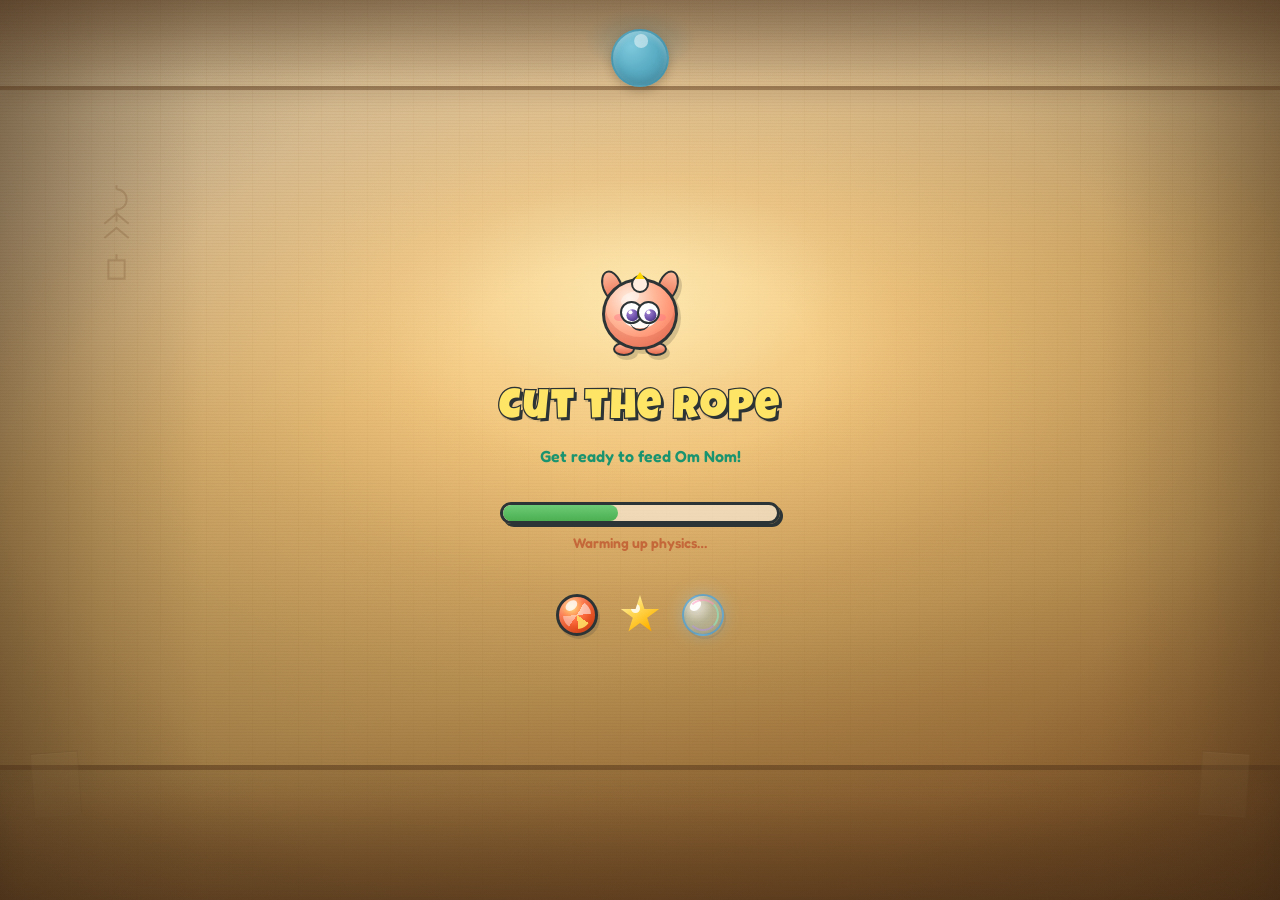
==== Game/index.html @ ca3f0238 "Working baseline before Codex" ====
<!DOCTYPE html>
<html lang="en">
<head>
  <meta charset="UTF-8">
  <meta name="viewport" content="width=device-width, initial-scale=1.0, maximum-scale=1.0, user-scalable=no, viewport-fit=cover">
  <meta name="apple-mobile-web-app-capable" content="yes">
  <meta name="mobile-web-app-capable" content="yes">
  <title>Cut the Rope</title>
  <link rel="stylesheet" href="css/fonts.css">
  <link rel="stylesheet" href="css/game.css">
  <link rel="stylesheet" href="css/screens.css">
  <link rel="stylesheet" href="css/background.css">
  <link rel="stylesheet" href="css/typography.css">
</head>
<body>

  <!-- Loading screen -->
  <div id="screen-loading" class="screen screen-active">
    <div class="screen-bg screen-bg-sky">
      <div class="screen-bg-mesh" aria-hidden="true">
        <span class="bg-orb bg-orb-a"></span>
        <span class="bg-orb bg-orb-b"></span>
      </div>
      <div class="screen-bg-wave" aria-hidden="true"></div>
    </div>
    <div class="screen-content">
      <div class="loading-logo" aria-hidden="true">
        <div class="momo-mascot">
          <span class="momo-ear momo-ear-l"></span>
          <span class="momo-ear momo-ear-r"></span>
          <span class="momo-foot momo-foot-l"></span>
          <span class="momo-foot momo-foot-r"></span>
          <div class="momo-body">
            <span class="momo-shine"></span>
            <span class="momo-tuft"></span>
            <span class="momo-belly"></span>
            <span class="momo-cheek momo-cheek-l"></span>
            <span class="momo-cheek momo-cheek-r"></span>
            <span class="momo-nose"></span>
            <span class="momo-eye momo-eye-l"><span class="momo-pupil"></span></span>
            <span class="momo-eye momo-eye-r"><span class="momo-pupil"></span></span>
            <span class="momo-mouth"></span>
          </div>
        </div>
      </div>
      <h1 class="loading-title">Cut the Rope</h1>
      <p class="loading-subtitle">Get ready to feed Om Nom!</p>
      <div class="loading-bar-wrap">
        <div class="loading-bar-track">
          <div id="loading-bar-fill" class="loading-bar-fill"></div>
        </div>
        <p id="loading-status" class="loading-status">Starting up…</p>
      </div>
      <button id="btn-loading-start" type="button" class="loading-start-btn" hidden>Tap to Start!</button>
      <div class="loading-decor" aria-hidden="true">
        <span class="ui-sticker ui-candy ui-candy-md"></span>
        <span class="ui-sticker ui-star ui-star-md"></span>
        <span class="ui-sticker ui-bubble ui-bubble-md"></span>
      </div>
    </div>
  </div>

  <!-- Main menu -->
  <div id="screen-menu" class="screen">
    <div class="screen-bg screen-bg-sky">
      <div class="screen-bg-mesh" aria-hidden="true">
        <span class="bg-orb bg-orb-a"></span>
        <span class="bg-orb bg-orb-b"></span>
      </div>
      <div class="screen-bg-wave" aria-hidden="true"></div>
    </div>
    <div class="screen-content">
      <div class="menu-card">
        <div class="menu-icon" aria-hidden="true">
          <span class="ui-sticker ui-star ui-star-sm menu-icon-star"></span>
          <span class="ui-sticker ui-candy ui-candy-lg menu-icon-candy"></span>
          <span class="ui-sticker ui-bubble ui-bubble-sm menu-icon-bubble"></span>
        </div>
        <h1 class="menu-title">Cut the Rope</h1>
        <p class="menu-tagline">100 levels of rope-cutting fun!</p>
        <button id="btn-menu-play" type="button" class="menu-btn menu-btn-primary">
          Continue — <span id="menu-continue-label">Level 1</span>
        </button>
        <button id="btn-menu-levels" type="button" class="menu-btn menu-btn-secondary">Select Level</button>
        <button id="btn-menu-settings" type="button" class="menu-btn menu-btn-secondary">Settings</button>
        <div class="menu-stats">
          Total stars collected: <strong id="menu-stars-total">0</strong>
        </div>
      </div>
    </div>
  </div>

  <!-- Level select -->
  <div id="screen-levels" class="screen">
    <div class="screen-bg screen-bg-sky lvl-bg">
      <div class="screen-bg-mesh" aria-hidden="true">
        <span class="bg-orb bg-orb-a"></span>
        <span class="bg-orb bg-orb-b"></span>
      </div>
      <div class="screen-bg-wave" aria-hidden="true"></div>
    </div>
    <div class="screen-content lvl-content">
      <header class="lvl-header">
        <button id="btn-levels-back" type="button" class="lvl-back" aria-label="Back to menu">
          <span class="lvl-back-icon">←</span>
        </button>
        <div class="lvl-heading">
          <h1>Select Level</h1>
        </div>
        <div class="lvl-header-spacer"></div>
      </header>

      <div class="lvl-progress-card">
        <div class="lvl-progress-top">
          <span class="lvl-progress-label">Overall progress</span>
          <span id="levels-progress-text" class="lvl-progress-value">0 / 100 cleared</span>
        </div>
        <div class="lvl-progress-track">
          <div id="levels-progress-fill" class="lvl-progress-fill"></div>
        </div>
      </div>

      <div class="lvl-panel">
        <div class="lvl-panel-head">
          <span class="lvl-panel-icon" aria-hidden="true">🍬</span>
          <p class="lvl-panel-title">All levels <span id="levels-total-badge" class="lvl-total-badge">100</span></p>
        </div>
        <div id="levels-screen-grid" class="lvl-grid lvl-grid-all"></div>
      </div>
    </div>
  </div>

  <!-- Settings (main menu) -->
  <div id="screen-settings" class="screen">
    <div class="screen-bg screen-bg-sky">
      <div class="screen-bg-mesh" aria-hidden="true">
        <span class="bg-orb bg-orb-a"></span>
        <span class="bg-orb bg-orb-b"></span>
      </div>
      <div class="screen-bg-wave" aria-hidden="true"></div>
    </div>
    <div class="screen-content">
      <header class="levels-header">
        <button id="btn-settings-back" type="button" class="levels-back" aria-label="Back to menu">←</button>
        <div class="levels-heading">
          <h1>Settings</h1>
          <p>Customize your game</p>
        </div>
        <div class="levels-spacer"></div>
      </header>
      <div class="levels-panel settings-panel-full">
        <div class="settings-list settings-list-menu">
          <button type="button" class="setting-row" data-setting="sound" role="switch" aria-checked="true">
            <span class="setting-label">Sound Effects</span>
            <span class="setting-toggle"><span class="setting-knob"></span></span>
          </button>
          <button type="button" class="setting-row" data-setting="music" role="switch" aria-checked="true">
            <span class="setting-label">Music</span>
            <span class="setting-toggle"><span class="setting-knob"></span></span>
          </button>
          <button type="button" class="setting-row" data-setting="vibration" role="switch" aria-checked="true">
            <span class="setting-label">Vibration</span>
            <span class="setting-toggle"><span class="setting-knob"></span></span>
          </button>
          <button type="button" class="setting-row" data-setting="particles" role="switch" aria-checked="true">
            <span class="setting-label">Visual Effects</span>
            <span class="setting-toggle"><span class="setting-knob"></span></span>
          </button>
        </div>
      </div>
    </div>
  </div>

  <!-- Game -->
  <div id="app" class="screen-hidden">
    <header class="hud">
      <div class="hud-left">
        <span class="level-badge">Level <span id="level-num">1</span></span>
      </div>
      <div class="hud-center">
        <div class="stars-display" id="stars-display"></div>
      </div>
      <div class="hud-right">
        <div class="hud-buttons">
          <button id="btn-restart" class="btn-icon" aria-label="Restart">↺</button>
          <button id="btn-menu" class="btn-icon" aria-label="Menu">☰</button>
        </div>
      </div>
    </header>

    <div class="canvas-wrap">
      <canvas id="game-canvas"></canvas>
      <div id="cut-trail"></div>
    </div>

    <div id="overlay-pause" class="overlay hidden">
      <div class="panel panel-cartoon panel-pause">
        <div class="panel-icon">⏸</div>
        <h2>Paused</h2>
        <p class="subtitle subtitle-sm pause-message">
          Do you want to leave this level?<br>
          Your current attempt will not be saved.
        </p>

        <div class="settings-block">
          <h3 class="settings-title">Options</h3>
          <div class="settings-list">
            <button type="button" class="setting-row" data-setting="sound" role="switch" aria-checked="true">
              <span class="setting-label">Sound Effects</span>
              <span class="setting-toggle"><span class="setting-knob"></span></span>
            </button>
            <button type="button" class="setting-row" data-setting="music" role="switch" aria-checked="true">
              <span class="setting-label">Music</span>
              <span class="setting-toggle"><span class="setting-knob"></span></span>
            </button>
            <button type="button" class="setting-row" data-setting="vibration" role="switch" aria-checked="true">
              <span class="setting-label">Vibration</span>
              <span class="setting-toggle"><span class="setting-knob"></span></span>
            </button>
            <button type="button" class="setting-row" data-setting="particles" role="switch" aria-checked="true">
              <span class="setting-label">Visual Effects</span>
              <span class="setting-toggle"><span class="setting-knob"></span></span>
            </button>
          </div>
        </div>

        <button id="btn-pause-resume" type="button" class="btn-primary">Resume</button>
        <button id="btn-pause-levels" type="button" class="btn-secondary">Select Level</button>
        <button id="btn-pause-menu" type="button" class="btn-secondary btn-danger-outline">Main Menu</button>
      </div>
    </div>

    <div id="overlay-confirm" class="overlay hidden">
      <div class="panel panel-small panel-cartoon panel-confirm">
        <div class="panel-icon">❓</div>
        <h2 id="confirm-title">Leave level?</h2>
        <p id="confirm-message" class="subtitle subtitle-sm">Are you sure you want to leave? Your progress on this attempt will be lost.</p>
        <button id="btn-confirm-yes" type="button" class="btn-primary">Yes, leave</button>
        <button id="btn-confirm-no" type="button" class="btn-secondary">No, stay</button>
      </div>
    </div>

    <div id="overlay-win" class="overlay hidden">
      <div class="panel panel-small panel-cartoon panel-win">
        <div class="panel-icon panel-icon-art" aria-hidden="true">
          <div class="result-badge result-win">
            <span class="result-glow"></span>
            <span class="ui-sticker ui-candy ui-candy-lg result-candy"></span>
            <span class="ui-sticker ui-star ui-star-sm result-star-l"></span>
            <span class="ui-sticker ui-star ui-star-sm result-star-r"></span>
            <span class="result-spark s1"></span>
            <span class="result-spark s2"></span>
            <span class="result-spark s3"></span>
          </div>
        </div>
        <h2>Yummy!</h2>
        <p class="subtitle subtitle-sm">Om Nom is happy!</p>
        <div class="win-stars" id="win-stars"></div>
        <button id="btn-next" class="btn-primary">Next Level</button>
        <button id="btn-retry-win" class="btn-secondary">Retry</button>
        <button id="btn-win-menu" class="btn-secondary">Main Menu</button>
      </div>
    </div>

    <div id="overlay-lose" class="overlay hidden">
      <div class="panel panel-small panel-cartoon panel-lose">
        <div class="panel-icon panel-icon-art" aria-hidden="true">
          <div class="result-badge result-lose">
            <span class="ui-sticker ui-candy ui-candy-md result-candy-cracked"></span>
            <span class="result-crack"></span>
            <span class="result-tear tl"></span>
            <span class="result-tear tr"></span>
            <span class="result-sigh">…</span>
          </div>
        </div>
        <h2>Oops!</h2>
        <p class="subtitle subtitle-sm">The candy didn't reach Om Nom…</p>
        <button id="btn-retry-lose" class="btn-primary">Try Again</button>
        <button id="btn-lose-menu" class="btn-secondary">Main Menu</button>
      </div>
    </div>
  </div>

  <script src="js/levels.js"></script>
  <script src="js/settings.js"></script>
  <script src="js/physics.js"></script>
  <script src="js/renderer.js"></script>
  <script src="js/game.js"></script>
  <script src="js/screens.js"></script>
</body>
</html>
---- Game/css/fonts.css ----
/**
 * Local webfonts — no external CDN required (offline-ready).
 */
@font-face {
  font-family: 'Fredoka';
  font-style: normal;
  font-weight: 500;
  font-display: swap;
  src: url('../fonts/fredoka-500.ttf') format('truetype');
}

@font-face {
  font-family: 'Fredoka';
  font-style: normal;
  font-weight: 600;
  font-display: swap;
  src: url('../fonts/fredoka-600.ttf') format('truetype');
}

@font-face {
  font-family: 'Fredoka';
  font-style: normal;
  font-weight: 700;
  font-display: swap;
  src: url('../fonts/fredoka-700.ttf') format('truetype');
}

@font-face {
  font-family: 'Luckiest Guy';
  font-style: normal;
  font-weight: 400;
  font-display: swap;
  src: url('../fonts/luckiest-guy.ttf') format('truetype');
}
---- Game/css/game.css ----
*,
*::before,
*::after {
  box-sizing: border-box;
  margin: 0;
  padding: 0;
  -webkit-tap-highlight-color: transparent;
}

html, body {
  width: 100%;
  height: 100%;
  overflow: hidden;
  touch-action: none;
  user-select: none;
  -webkit-user-select: none;
  font-family: var(--font-ui, 'Fredoka', 'Comic Sans MS', cursive, sans-serif);
  background: #7a5838;
}

#app {
  display: flex;
  flex-direction: column;
  width: 100%;
  height: 100%;
  max-width: 600px;
  margin: 0 auto;
  background: #e8c078;
  box-shadow: 0 0 0 4px #2d3436, 0 12px 40px rgba(0, 0, 0, 0.25);
}

/* ── HUD ── */
.hud {
  display: grid;
  grid-template-columns: minmax(0, 1fr) auto minmax(0, 1fr);
  align-items: center;
  column-gap: 10px;
  padding: 10px 14px;
  background: linear-gradient(180deg, #ffd93d 0%, #ffb703 100%);
  border-bottom: 4px solid #2d3436;
  color: #2d3436;
  flex-shrink: 0;
  z-index: 10;
  box-shadow: 0 4px 0 rgba(0, 0, 0, 0.12);
}

.hud-left {
  justify-self: start;
}

.hud-center {
  display: flex;
  justify-content: center;
  justify-self: center;
}

.hud-right {
  justify-self: end;
}

.hud-buttons {
  display: flex;
  align-items: center;
  column-gap: 10px;
}

.hud-left, .hud-right {
  display: flex;
  align-items: center;
}

.hud-right {
  justify-content: flex-end;
}

.level-badge {
  display: inline-block;
  font-size: 15px;
  background: #fff;
  padding: 4px 14px;
  border-radius: 20px;
  border: 3px solid #2d3436;
  box-shadow: 2px 2px 0 #2d3436;
}

.stars-display {
  display: flex;
  justify-content: center;
}

.star-icon {
  font-size: 26px;
  color: rgba(45, 52, 54, 0.2);
  transition: color 0.3s, transform 0.3s;
  filter: drop-shadow(1px 1px 0 rgba(0,0,0,0.2));
}

.star-icon.collected {
  color: #ffd700;
  transform: scale(1.2) rotate(-8deg);
  filter: drop-shadow(0 0 6px rgba(255, 215, 0, 0.9));
}

.btn-icon {
  width: 40px;
  height: 40px;
  border: 3px solid #2d3436;
  border-radius: 50%;
  background: #fff;
  color: #2d3436;
  font-size: 18px;
  font-weight: 700;
  cursor: pointer;
  display: flex;
  align-items: center;
  justify-content: center;
  box-shadow: 2px 2px 0 #2d3436;
  transition: transform 0.12s;
}

.btn-icon:active:not(:disabled) {
  transform: translate(2px, 2px);
  box-shadow: none;
}

.btn-icon:disabled {
  opacity: 0.4;
  cursor: not-allowed;
  pointer-events: none;
}

/* ── Canvas ── */
.canvas-wrap {
  position: relative;
  flex: 1;
  min-height: 0;
  overflow: hidden;
}

#game-canvas {
  display: block;
  width: 100%;
  height: 100%;
  touch-action: none;
  contain: strict;
}

#cut-trail {
  position: absolute;
  inset: 0;
  pointer-events: none;
}

/* ── Overlays ── */
.overlay {
  position: fixed;
  inset: 0;
  background: rgba(91, 192, 235, 0.75);
  display: flex;
  align-items: center;
  justify-content: center;
  z-index: 100;
}

.overlay.hidden {
  display: none;
}

.panel {
  background: #fffef5;
  border-radius: 28px;
  padding: 32px 28px 28px;
  text-align: center;
  max-width: 90%;
  width: 340px;
  border: 4px solid #2d3436;
  box-shadow: 6px 6px 0 #2d3436, 0 20px 50px rgba(0, 0, 0, 0.2);
  animation: popIn 0.4s cubic-bezier(0.34, 1.56, 0.64, 1);
}

.panel-menu {
  max-height: 90vh;
  display: flex;
  flex-direction: column;
  width: min(340px, 92vw);
}

.panel-menu .subtitle {
  margin-bottom: 10px;
}

.panel-menu .level-grid {
  flex: 1;
  min-height: 120px;
}

.panel-small {
  width: 290px;
  padding: 28px 24px 24px;
}

.panel-cartoon {
  position: relative;
  overflow: visible;
}

.panel-cartoon::before {
  content: '';
  position: absolute;
  inset: -8px;
  border-radius: 32px;
  background: linear-gradient(135deg, #ff6b6b, #ffd93d, #6bcb77, #4d96ff);
  z-index: -1;
  opacity: 0.35;
}

.panel-win {
  background: linear-gradient(180deg, #fffef5 0%, #fff9c4 100%);
}

.panel-win::before {
  background: linear-gradient(135deg, #ffd54f, #6bcb77, #ffd54f, #ff8f00);
  opacity: 0.42;
}

.panel-lose {
  background: linear-gradient(180deg, #fffef5 0%, #e8f4fc 100%);
}

.panel-lose::before {
  background: linear-gradient(135deg, #90caf9, #b0bec5, #90caf9);
  opacity: 0.38;
}

.panel-icon {
  font-size: 52px;
  line-height: 1;
  margin-bottom: 8px;
  filter: drop-shadow(2px 3px 0 rgba(0,0,0,0.15));
}

.panel-icon-art {
  font-size: inherit;
  filter: none;
  margin-bottom: 12px;
}

/* ── Win / lose result badges ── */
.result-badge {
  position: relative;
  width: 88px;
  height: 88px;
  margin: 0 auto;
}

.result-win {
  animation: resultWinBob 1.2s ease-in-out infinite;
}

.result-lose {
  animation: resultLoseSway 1.5s ease-in-out infinite;
}

.result-glow {
  position: absolute;
  inset: -6px;
  border-radius: 50%;
  background: radial-gradient(circle, rgba(255, 213, 79, 0.55) 0%, rgba(255, 213, 79, 0) 70%);
  animation: resultGlowPulse 1.4s ease-in-out infinite;
  pointer-events: none;
}

.result-win .result-candy {
  position: absolute;
  left: 50%;
  top: 50%;
  transform: translate(-50%, -50%);
  z-index: 2;
}

.result-win .result-star-l {
  position: absolute;
  left: -2px;
  top: 6px;
  z-index: 3;
  animation: uiStarSpin 4s linear infinite;
}

.result-win .result-star-r {
  position: absolute;
  right: -2px;
  bottom: 8px;
  z-index: 3;
  animation: uiStarSpin 5s linear infinite reverse;
}

.result-spark {
  position: absolute;
  border-radius: 50%;
  background: #ffe082;
  border: 2px solid #2d3436;
  pointer-events: none;
}

.result-spark.s1 {
  width: 10px;
  height: 10px;
  left: 8px;
  bottom: 14px;
  animation: resultSparkPop 1.1s ease-in-out infinite;
}

.result-spark.s2 {
  width: 8px;
  height: 8px;
  right: 10px;
  top: 12px;
  background: #fff9c4;
  animation: resultSparkPop 1.1s ease-in-out infinite 0.25s;
}

.result-spark.s3 {
  width: 7px;
  height: 7px;
  left: calc(50% - 3.5px);
  top: 0;
  background: #ffcc80;
  animation: resultSparkPop 1.1s ease-in-out infinite 0.5s;
}

.result-lose .result-candy-cracked {
  position: absolute;
  left: 50%;
  top: 50%;
  transform: translate(-50%, -50%);
  filter: saturate(0.45) brightness(0.95) drop-shadow(2px 3px 0 rgba(45, 52, 54, 0.15));
  z-index: 1;
}

.result-crack {
  position: absolute;
  left: 50%;
  top: 50%;
  width: 40px;
  height: 40px;
  transform: translate(-50%, -50%);
  pointer-events: none;
  z-index: 2;
  background:
    linear-gradient(128deg, transparent 44%, #2d3436 44%, #2d3436 47%, transparent 47%),
    linear-gradient(52deg, transparent 48%, #2d3436 48%, #2d3436 51%, transparent 51%),
    linear-gradient(170deg, transparent 58%, rgba(45, 52, 54, 0.55) 58%, rgba(45, 52, 54, 0.55) 60%, transparent 60%);
}

.result-tear {
  position: absolute;
  width: 7px;
  height: 10px;
  border-radius: 50%;
  background: #7ec8f0;
  border: 1.5px solid rgba(45, 52, 54, 0.25);
  z-index: 3;
  animation: resultTearFall 1.6s ease-in-out infinite;
}

.result-tear.tl {
  left: 22px;
  top: 28px;
}

.result-tear.tr {
  right: 22px;
  top: 28px;
  animation-delay: 0.35s;
}

.result-sigh {
  position: absolute;
  left: 50%;
  top: -4px;
  transform: translateX(-50%);
  font-family: 'Fredoka', sans-serif;
  font-size: 22px;
  font-weight: 600;
  color: #7ec8f0;
  letter-spacing: 2px;
  z-index: 3;
  animation: resultSighFloat 1.8s ease-in-out infinite;
  pointer-events: none;
}

@keyframes resultWinBob {
  0%, 100% { transform: translateY(0); }
  50% { transform: translateY(-10px); }
}

@keyframes resultLoseSway {
  0%, 100% { transform: rotate(0deg) translateY(0); }
  25% { transform: rotate(-4deg) translateY(2px); }
  75% { transform: rotate(4deg) translateY(2px); }
}

@keyframes resultGlowPulse {
  0%, 100% { transform: scale(1); opacity: 0.85; }
  50% { transform: scale(1.12); opacity: 1; }
}

@keyframes resultSparkPop {
  0%, 100% { transform: scale(1); opacity: 1; }
  50% { transform: scale(1.35); opacity: 0.65; }
}

@keyframes resultTearFall {
  0%, 100% { transform: translateY(0); opacity: 1; }
  50% { transform: translateY(8px); opacity: 0.45; }
}

@keyframes resultSighFloat {
  0%, 100% { transform: translateX(-50%) translateY(0); opacity: 0.75; }
  50% { transform: translateX(-50%) translateY(-4px); opacity: 1; }
}

@keyframes popIn {
  from { transform: scale(0.7) rotate(-3deg); opacity: 0; }
  to { transform: scale(1) rotate(0deg); opacity: 1; }
}

@keyframes bounce {
  0%, 100% { transform: translateY(0); }
  50% { transform: translateY(-10px); }
}

@keyframes wobble {
  0%, 100% { transform: rotate(0deg); }
  25% { transform: rotate(-8deg); }
  75% { transform: rotate(8deg); }
}

.bounce { animation: bounce 1.2s ease-in-out infinite; }
.wobble { animation: wobble 1.5s ease-in-out infinite; }

.panel h1 {
  font-size: 32px;
  margin-bottom: 6px;
  letter-spacing: 0.5px;
}

.panel h2 {
  font-size: 28px;
  margin-bottom: 4px;
}

.subtitle {
  font-size: 15px;
  font-weight: 500;
  margin-bottom: 22px;
  line-height: 1.5;
}

.subtitle-sm {
  font-size: 14px;
  margin-bottom: 14px;
}

.btn-primary, .btn-secondary {
  display: block;
  width: 100%;
  padding: 14px 16px;
  border: 3px solid #2d3436;
  border-radius: 16px;
  font-family: inherit;
  font-size: 18px;
  font-weight: 700;
  cursor: pointer;
  margin-top: 10px;
  transition: transform 0.12s, box-shadow 0.12s;
}

.btn-primary {
  background: linear-gradient(180deg, #6bcb77 0%, #4caf50 100%);
  color: #fff;
  text-shadow: 1px 1px 0 rgba(0,0,0,0.2);
  box-shadow: 4px 4px 0 #2d3436;
}

.btn-secondary {
  background: linear-gradient(180deg, #ffeaa7 0%, #fdcb6e 100%);
  box-shadow: 4px 4px 0 #2d3436;
}

.btn-primary:active, .btn-secondary:active {
  transform: translate(3px, 3px);
  box-shadow: none;
}

.level-grid {
  display: grid;
  grid-template-columns: repeat(5, 1fr);
  gap: 2px;
  margin-bottom: 18px;
  max-height: min(52vh, 420px);
  overflow-y: auto;
  overflow-x: hidden;
  padding: 4px 2px;
  -webkit-overflow-scrolling: touch;
}

.level-grid::-webkit-scrollbar {
  width: 6px;
}

.level-grid::-webkit-scrollbar-thumb {
  background: rgba(45, 52, 54, 0.35);
  border-radius: 4px;
}

.level-btn {
  width: 44px;
  height: 44px;
  margin: 3px auto;
  border: 3px solid #2d3436;
  border-radius: 12px;
  background: #fff;
  font-family: inherit;
  font-size: 14px;
  font-weight: 700;
  color: #2d3436;
  cursor: pointer;
  box-shadow: 2px 2px 0 #2d3436;
  transition: transform 0.12s;
}

.level-btn.completed {
  background: #fff9c4;
  border-color: #f39c12;
  box-shadow: 2px 2px 0 #f39c12;
}

.level-btn.locked {
  opacity: 0.35;
  cursor: not-allowed;
  background: #dfe6e9;
}

.level-btn:active:not(.locked) {
  transform: translate(2px, 2px);
  box-shadow: none;
}

.win-stars {
  display: flex;
  justify-content: center;
  align-items: center;
  gap: 10px;
  margin: 14px 0 18px;
  min-height: 44px;
}

.win-star-slot {
  display: inline-flex;
  align-items: center;
  justify-content: center;
}

.win-stars .star-on {
  filter: drop-shadow(0 0 10px rgba(255, 193, 7, 0.65)) drop-shadow(2px 3px 0 rgba(45, 52, 54, 0.15));
  animation: winStarPop 0.45s cubic-bezier(0.34, 1.56, 0.64, 1) both;
}

.win-stars .star-off {
  filter: grayscale(0.85) brightness(1.08) drop-shadow(2px 3px 0 rgba(45, 52, 54, 0.1));
  opacity: 0.42;
}

.win-stars .win-star-slot:nth-child(1) .star-on { animation-delay: 0.05s; }
.win-stars .win-star-slot:nth-child(2) .star-on { animation-delay: 0.15s; }
.win-stars .win-star-slot:nth-child(3) .star-on { animation-delay: 0.25s; }
.win-stars .win-star-slot:nth-child(4) .star-on { animation-delay: 0.35s; }

@keyframes winStarPop {
  from { transform: scale(0.2) rotate(-30deg); opacity: 0; }
  to { transform: scale(1) rotate(0deg); opacity: 1; }
}

/* ── Pause & settings ── */
.panel-pause {
  width: min(360px, 92vw);
  max-height: 90vh;
  overflow-y: auto;
  padding: 28px 24px 22px;
}

.panel-pause h2 {
  font-size: 28px;
  margin-bottom: 4px;
}

.pause-message {
  margin-bottom: 16px !important;
  line-height: 1.45;
}

.settings-block {
  text-align: left;
  margin-bottom: 14px;
  padding: 14px 12px;
  background: rgba(255, 249, 196, 0.45);
  border-radius: 16px;
  border: 2px dashed rgba(45, 52, 54, 0.12);
}

.settings-title {
  font-size: 14px;
  font-weight: 700;
  text-transform: uppercase;
  letter-spacing: 0.06em;
  margin-bottom: 10px;
  text-align: center;
}

.settings-list {
  display: flex;
  flex-direction: column;
  gap: 8px;
}

.setting-row {
  display: flex;
  align-items: center;
  justify-content: space-between;
  width: 100%;
  padding: 10px 12px;
  border: 2px solid #2d3436;
  border-radius: 14px;
  background: #fff;
  font-family: inherit;
  cursor: pointer;
  box-shadow: 2px 2px 0 #2d3436;
  transition: transform 0.1s;
}

.setting-row:active {
  transform: translate(2px, 2px);
  box-shadow: none;
}

.setting-label {
  font-size: 15px;
  font-weight: 600;
}

.setting-toggle {
  position: relative;
  width: 48px;
  height: 26px;
  background: #dfe6e9;
  border-radius: 14px;
  border: 2px solid #2d3436;
  flex-shrink: 0;
  transition: background 0.2s;
}

.setting-knob {
  position: absolute;
  top: 2px;
  left: 2px;
  width: 18px;
  height: 18px;
  background: #fff;
  border-radius: 50%;
  border: 2px solid #2d3436;
  transition: transform 0.2s;
}

.setting-row.setting-on .setting-toggle {
  background: #6bcb77;
}

.setting-row.setting-on .setting-knob {
  transform: translateX(22px);
}

.btn-danger-outline {
  background: linear-gradient(180deg, #ffe0e0 0%, #ffb4b4 100%) !important;
}

.panel-confirm h2 {
  font-size: 24px;
  margin-bottom: 6px;
}

.settings-panel-full {
  flex: 1;
  min-height: 0;
}

.settings-list-menu {
  padding: 4px 0;
}

@media (min-width: 601px) {
  body {
    background: #7a5838;
  }
}

@media (prefers-reduced-motion: reduce) {
  .result-win,
  .result-lose,
  .result-glow,
  .result-spark,
  .result-tear,
  .result-sigh,
  .result-win .result-star-l,
  .result-win .result-star-r,
  .win-stars .star-on {
    animation: none !important;
  }
}
---- Game/css/screens.css ----
/* ── Full-screen pages: loading, menu, level select ── */

.screen {
  position: fixed;
  inset: 0;
  z-index: 200;
  display: none;
  flex-direction: column;
  align-items: center;
  justify-content: center;
  overflow: hidden;
  font-family: inherit;
}

.screen.screen-active {
  display: flex;
}

.screen-content {
  position: relative;
  z-index: 1;
  width: 100%;
  max-width: 600px;
  padding: 24px 20px;
  display: flex;
  flex-direction: column;
  align-items: center;
  height: 100%;
  max-height: 100%;
}

/* ── Loading ── */
#screen-loading .screen-content {
  justify-content: center;
  gap: 28px;
}

.loading-logo {
  line-height: 1;
  filter: drop-shadow(3px 4px 0 rgba(0, 0, 0, 0.15));
}

.momo-mascot {
  position: relative;
  width: 96px;
  height: 96px;
  animation: momoBob 1.5s ease-in-out infinite;
  will-change: transform;
}

.momo-body {
  position: absolute;
  inset: 14px 10px 10px;
  border-radius: 50%;
  background: radial-gradient(circle at 34% 26%, #ffede0 0%, #ffb899 38%, #ff9878 62%, #e86e52 100%);
  border: 3px solid #2d3436;
  box-shadow: inset 0 -10px 0 rgba(190, 70, 50, 0.22);
  z-index: 1;
}

.momo-shine {
  position: absolute;
  left: 22%;
  top: 18%;
  width: 28%;
  height: 16%;
  border-radius: 50%;
  background: rgba(255, 255, 255, 0.38);
  transform: rotate(-28deg);
  pointer-events: none;
}

.momo-tuft {
  position: absolute;
  left: 50%;
  top: -6px;
  width: 18px;
  height: 18px;
  transform: translateX(-50%);
  border-radius: 50%;
  background: #ffede0;
  border: 2.5px solid #2d3436;
  z-index: 3;
}

.momo-tuft::after {
  content: '';
  position: absolute;
  left: 50%;
  top: -5px;
  transform: translateX(-50%);
  border-left: 5px solid transparent;
  border-right: 5px solid transparent;
  border-bottom: 7px solid #ffd700;
}

.momo-foot {
  position: absolute;
  bottom: 4px;
  width: 22px;
  height: 14px;
  border-radius: 50%;
  background: linear-gradient(180deg, #ffb899, #e86e52);
  border: 2.5px solid #2d3436;
  z-index: 0;
}

.momo-foot-l { left: 22%; }
.momo-foot-r { right: 22%; }

.momo-belly {
  position: absolute;
  left: 50%;
  top: 54%;
  width: 50%;
  height: 36%;
  transform: translate(-50%, -50%);
  border-radius: 50%;
  background: #fffbf7;
}

.momo-nose {
  position: absolute;
  left: 50%;
  top: 46%;
  width: 8px;
  height: 6px;
  transform: translate(-50%, -50%);
  border-radius: 50%;
  background: #e89078;
  z-index: 2;
}

.momo-ear {
  position: absolute;
  top: 6px;
  width: 20px;
  height: 32px;
  border-radius: 50%;
  background: linear-gradient(180deg, #ffb899, #e86e52);
  border: 2.5px solid #2d3436;
  z-index: 0;
}

.momo-ear-l {
  left: 10px;
  transform: rotate(-20deg);
  animation: momoEarL 2.2s ease-in-out infinite;
}

.momo-ear-r {
  right: 10px;
  transform: rotate(20deg);
  animation: momoEarR 2.2s ease-in-out infinite;
}

.momo-eye {
  position: absolute;
  top: 31%;
  width: 23px;
  height: 23px;
  border-radius: 50%;
  background: #fff;
  border: 2.5px solid #2d3436;
  z-index: 2;
  transform-origin: center center;
  animation: momoBlink 4.8s infinite;
}

.momo-eye-l { left: 21%; }
.momo-eye-r { right: 21%; }

.momo-pupil {
  position: absolute;
  left: 50%;
  top: 50%;
  width: 12px;
  height: 12px;
  transform: translate(-38%, -32%);
  border-radius: 50%;
  background: radial-gradient(circle at 32% 28%, #a888d8 0%, #6b4fa8 55%, #3d2868 100%);
}

.momo-pupil::after {
  content: '';
  position: absolute;
  left: 2px;
  top: 1px;
  width: 4px;
  height: 4px;
  border-radius: 50%;
  background: #fff;
}

.momo-cheek {
  position: absolute;
  top: 50%;
  width: 11px;
  height: 7px;
  border-radius: 50%;
  background: rgba(255, 110, 130, 0.4);
  z-index: 1;
}

.momo-cheek-l { left: 13%; }
.momo-cheek-r { right: 13%; }

.momo-mouth {
  position: absolute;
  left: 50%;
  bottom: 24%;
  width: 20px;
  height: 10px;
  transform: translateX(-50%);
  border-bottom: 2.5px solid #2d3436;
  border-radius: 0 0 18px 18px;
  z-index: 2;
  animation: momoSmile 1.5s ease-in-out infinite;
}

@media (prefers-reduced-motion: reduce) {
  .momo-mascot,
  .momo-ear-l,
  .momo-ear-r,
  .momo-eye,
  .momo-mouth,
  .ui-star,
  .menu-icon-star,
  .menu-icon-candy,
  .menu-icon-bubble,
  .loading-decor .ui-sticker {
    animation: none !important;
  }
}

@keyframes momoBob {
  0%, 100% { transform: translateY(0); }
  50% { transform: translateY(-8px); }
}

@keyframes momoEarL {
  0%, 100% { transform: rotate(-18deg); }
  50% { transform: rotate(-28deg); }
}

@keyframes momoEarR {
  0%, 100% { transform: rotate(18deg); }
  50% { transform: rotate(28deg); }
}

@keyframes momoBlink {
  0%, 46%, 48%, 100% { transform: scaleY(1); }
  47% { transform: scaleY(0.12); }
}

@keyframes momoSmile {
  0%, 100% { width: 22px; }
  50% { width: 26px; }
}

/* ── UI stickers: candy, star, bubble (menu + loading) ── */
.ui-sticker {
  display: inline-block;
  position: relative;
  flex-shrink: 0;
  vertical-align: middle;
  filter: drop-shadow(2px 3px 0 rgba(45, 52, 54, 0.18));
}

.ui-candy {
  border-radius: 50%;
  background:
    radial-gradient(circle at 35% 28%, #ffe082 0%, #ff7043 38%, #f4511e 68%, #bf360c 100%);
  border: 3px solid #2d3436;
  box-shadow:
    inset -3px -5px 10px rgba(120, 30, 10, 0.22),
    inset 2px 2px 6px rgba(255, 255, 255, 0.25);
}

.ui-candy::before {
  content: '';
  position: absolute;
  inset: 4px;
  border-radius: 50%;
  background: conic-gradient(
    from 30deg,
    rgba(255, 255, 255, 0.55) 0deg 55deg,
    transparent 55deg 95deg,
    rgba(255, 224, 102, 0.88) 95deg 145deg,
    transparent 145deg 185deg,
    rgba(255, 255, 255, 0.42) 185deg 235deg,
    transparent 235deg 360deg
  );
  pointer-events: none;
}

.ui-candy::after {
  content: '';
  position: absolute;
  left: 16%;
  top: 12%;
  width: 36%;
  height: 26%;
  border-radius: 50%;
  background: rgba(255, 255, 255, 0.78);
  transform: rotate(-38deg);
  pointer-events: none;
}

.ui-candy-md {
  width: 42px;
  height: 42px;
}

.ui-candy-lg {
  width: 54px;
  height: 54px;
}

.ui-star {
  clip-path: polygon(
    50% 0%,
    61% 35%,
    98% 35%,
    68% 57%,
    79% 91%,
    50% 70%,
    21% 91%,
    32% 57%,
    2% 35%,
    39% 35%
  );
  background: linear-gradient(145deg, #fff9c4 0%, #ffd54f 42%, #ffb300 78%, #ff8f00 100%);
  filter: drop-shadow(0 0 10px rgba(255, 193, 7, 0.55)) drop-shadow(2px 3px 0 rgba(45, 52, 54, 0.18));
}

.ui-star::before {
  content: '';
  position: absolute;
  left: 28%;
  top: 22%;
  width: 22%;
  height: 22%;
  border-radius: 50%;
  background: rgba(255, 255, 255, 0.82);
  pointer-events: none;
}

.ui-star::after {
  content: '';
  position: absolute;
  inset: -4px;
  clip-path: polygon(
    50% 0%,
    61% 35%,
    98% 35%,
    68% 57%,
    79% 91%,
    50% 70%,
    21% 91%,
    32% 57%,
    2% 35%,
    39% 35%
  );
  background: transparent;
  box-shadow: 0 0 14px 2px rgba(255, 213, 79, 0.35);
  z-index: -1;
  pointer-events: none;
}

.ui-star-md {
  width: 40px;
  height: 40px;
}

.ui-star-sm {
  width: 28px;
  height: 28px;
}

.ui-bubble {
  border-radius: 50%;
  background: radial-gradient(
    circle at 32% 28%,
    rgba(255, 255, 255, 0.78) 0%,
    rgba(190, 240, 255, 0.38) 42%,
    rgba(120, 200, 255, 0.14) 100%
  );
  border: 2.5px solid rgba(70, 160, 220, 0.72);
  box-shadow:
    0 0 18px rgba(160, 220, 255, 0.35),
    inset 0 -4px 8px rgba(100, 180, 230, 0.12);
}

.ui-bubble::before {
  content: '';
  position: absolute;
  left: 14%;
  top: 12%;
  width: 34%;
  height: 24%;
  border-radius: 50%;
  background: rgba(255, 255, 255, 0.92);
  transform: rotate(-42deg);
  pointer-events: none;
}

.ui-bubble::after {
  content: '';
  position: absolute;
  inset: 3px;
  border-radius: 50%;
  border: 2px solid transparent;
  border-top-color: rgba(255, 150, 190, 0.55);
  border-right-color: rgba(130, 255, 210, 0.45);
  border-bottom-color: rgba(180, 140, 255, 0.42);
  pointer-events: none;
}

.ui-bubble-md {
  width: 42px;
  height: 42px;
}

.ui-bubble-sm {
  width: 30px;
  height: 30px;
}

@keyframes uiStarSpin {
  from { transform: rotate(0deg); }
  to { transform: rotate(360deg); }
}

@keyframes uiStarPulse {
  0%, 100% { transform: scale(1); }
  50% { transform: scale(1.08); }
}

@keyframes menuCandyBob {
  0%, 100% { transform: translate(-50%, -50%); }
  50% { transform: translate(-50%, calc(-50% - 10px)); }
}

.loading-title {
  font-size: 42px;
  letter-spacing: 0.5px;
  text-align: center;
}

.loading-subtitle {
  font-size: 16px;
  font-weight: 500;
  text-align: center;
  margin-top: -12px;
}

.loading-bar-wrap {
  width: min(280px, 80vw);
  margin-top: 8px;
}

.loading-bar-track {
  height: 22px;
  background: rgba(255, 255, 255, 0.5);
  border: 3px solid #2d3436;
  border-radius: 14px;
  overflow: hidden;
  box-shadow: 3px 3px 0 #2d3436;
}

.loading-bar-fill {
  height: 100%;
  width: 0%;
  background: linear-gradient(180deg, #6bcb77 0%, #4caf50 100%);
  border-radius: 10px;
  transition: width 0.15s ease-out;
}

.loading-status {
  font-size: 14px;
  font-weight: 600;
  text-align: center;
  margin-top: 10px;
  min-height: 20px;
}

.loading-start-btn {
  margin-top: 18px;
  padding: 16px 36px;
  font-family: 'Luckiest Guy', 'Fredoka', sans-serif;
  font-size: 22px;
  letter-spacing: 0.04em;
  color: #fff;
  background: linear-gradient(180deg, #ff9f43 0%, #ee5a24 100%);
  border: 3px solid #2d3436;
  border-radius: 18px;
  box-shadow: 4px 4px 0 #2d3436;
  cursor: pointer;
  animation: loadingStartPulse 1.2s ease-in-out infinite;
  -webkit-tap-highlight-color: transparent;
}

.loading-start-btn:active {
  transform: translate(2px, 2px);
  box-shadow: 2px 2px 0 #2d3436;
}

.loading-start-btn[hidden] {
  display: none !important;
}

@keyframes loadingStartPulse {
  0%, 100% { transform: scale(1); }
  50% { transform: scale(1.05); }
}

.loading-decor {
  display: flex;
  align-items: center;
  gap: 22px;
  margin-top: 12px;
}

.loading-decor .ui-sticker:nth-child(1) {
  animation: loadingBounce 1.4s ease-in-out infinite;
}

.loading-decor .ui-sticker:nth-child(2) {
  animation: uiStarPulse 1.4s ease-in-out infinite 0.2s;
}

.loading-decor .ui-sticker:nth-child(3) {
  animation: loadingBounce 1.4s ease-in-out infinite 0.4s;
}

@keyframes loadingBounce {
  0%, 100% { transform: translateY(0); }
  50% { transform: translateY(-12px); }
}

/* ── Main menu ── */
#screen-menu .screen-content {
  justify-content: center;
  gap: 0;
}

.menu-card {
  background: #fffef5;
  border: 4px solid #2d3436;
  border-radius: 32px;
  padding: 36px 32px 28px;
  text-align: center;
  width: min(360px, 92vw);
  box-shadow: 6px 6px 0 #2d3436, 0 24px 60px rgba(0, 0, 0, 0.18);
  animation: popIn 0.45s cubic-bezier(0.34, 1.56, 0.64, 1);
  position: relative;
}

.menu-card::before {
  content: '';
  position: absolute;
  inset: -8px;
  border-radius: 36px;
  background: linear-gradient(135deg, #ff6b6b, #ffd93d, #6bcb77, #4d96ff);
  z-index: -1;
  opacity: 0.35;
}

.menu-icon {
  position: relative;
  width: 92px;
  height: 72px;
  margin: 0 auto 8px;
}

.menu-icon-candy {
  position: absolute;
  left: 50%;
  top: 50%;
  transform: translate(-50%, -50%);
  z-index: 2;
  animation: menuCandyBob 2s ease-in-out infinite;
}

.menu-icon-star {
  position: absolute;
  left: 2px;
  top: 2px;
  z-index: 3;
  animation: uiStarSpin 5s linear infinite;
}

.menu-icon-bubble {
  position: absolute;
  right: 0;
  bottom: 0;
  z-index: 1;
  animation: loadingBounce 2.2s ease-in-out infinite 0.35s;
}

.menu-title {
  font-size: 38px;
  margin-bottom: 6px;
}

.menu-tagline {
  font-size: 15px;
  font-weight: 500;
  margin-bottom: 28px;
  line-height: 1.5;
}

.menu-btn {
  display: block;
  width: 100%;
  padding: 15px 18px;
  border: 3px solid #2d3436;
  border-radius: 16px;
  font-family: inherit;
  font-size: 18px;
  font-weight: 700;
  cursor: pointer;
  margin-top: 10px;
  transition: transform 0.12s, box-shadow 0.12s;
}

.menu-btn-primary {
  background: linear-gradient(180deg, #6bcb77 0%, #4caf50 100%);
  color: #fff;
  text-shadow: 1px 1px 0 rgba(0, 0, 0, 0.2);
  box-shadow: 4px 4px 0 #2d3436;
}

.menu-btn-secondary {
  background: linear-gradient(180deg, #ffeaa7 0%, #fdcb6e 100%);
  box-shadow: 4px 4px 0 #2d3436;
}

.menu-btn:active {
  transform: translate(3px, 3px);
  box-shadow: none;
}

.menu-stats {
  margin-top: 20px;
  padding-top: 16px;
  border-top: 2px dashed rgba(45, 52, 54, 0.15);
  font-size: 13px;
  font-weight: 600;
}

.menu-stats strong {
  color: var(--fill-sky, #0984e3);
}

.menu-footer {
  margin-top: 24px;
  font-size: 12px;
  font-weight: 500;
}

/* ── Level select (modern cartoon) ── */
#screen-levels .lvl-content {
  padding: 14px 16px max(18px, env(safe-area-inset-bottom));
  gap: 12px;
  justify-content: flex-start;
  min-height: 0;
  overflow: hidden;
  flex: 1;
  width: 100%;
  max-height: 100%;
  touch-action: pan-y;
}

#screen-levels.screen-active {
  justify-content: flex-start;
  touch-action: pan-y;
}

body.levels-scroll-active {
  touch-action: pan-y;
  -webkit-overflow-scrolling: touch;
}

.lvl-header {
  width: 100%;
  display: flex;
  align-items: center;
  gap: 10px;
  flex-shrink: 0;
}

.lvl-back {
  width: 48px;
  height: 48px;
  border: 3px solid #2d3436;
  border-radius: 16px;
  background: linear-gradient(180deg, #fff 0%, #f1f5f9 100%);
  cursor: pointer;
  box-shadow: 3px 3px 0 #2d3436;
  display: flex;
  align-items: center;
  justify-content: center;
  flex-shrink: 0;
  transition: transform 0.12s, box-shadow 0.12s;
}

.lvl-back-icon {
  font-size: 22px;
  font-weight: 700;
  color: #2d3436;
  line-height: 1;
}

.lvl-back:active {
  transform: translate(3px, 3px);
  box-shadow: none;
}

.lvl-heading {
  flex: 1;
  text-align: center;
}

.lvl-heading h1 {
  font-size: clamp(24px, 5.5vw, 30px);
  letter-spacing: 0.3px;
}

.lvl-heading p {
  font-size: 13px;
  font-weight: 600;
  margin-top: 3px;
}

.lvl-header-spacer {
  width: 48px;
  flex-shrink: 0;
}

.lvl-progress-card {
  width: 100%;
  padding: 12px 14px;
  background: rgba(255, 255, 255, 0.82);
  border: 3px solid #2d3436;
  border-radius: 18px;
  box-shadow: 3px 3px 0 #2d3436;
  flex-shrink: 0;
  backdrop-filter: blur(6px);
}

.lvl-progress-top {
  display: flex;
  justify-content: space-between;
  align-items: center;
  margin-bottom: 8px;
}

.lvl-progress-label {
  font-size: 12px;
  font-weight: 700;
  text-transform: uppercase;
  letter-spacing: 0.06em;
}

.lvl-progress-value {
  font-size: 12px;
  font-weight: 700;
}

.lvl-progress-track {
  height: 14px;
  background: #e2e8f0;
  border: 2px solid #2d3436;
  border-radius: 10px;
  overflow: hidden;
}

.lvl-progress-fill {
  height: 100%;
  width: 0%;
  background: linear-gradient(90deg, #ffd93d, #ffb703, #6bcb77);
  border-radius: 8px;
  transition: width 0.35s cubic-bezier(0.34, 1.2, 0.64, 1);
}

.lvl-world-tabs {
  display: flex;
  gap: 8px;
  overflow-x: auto;
  width: 100%;
  padding: 4px 2px 6px;
  flex-shrink: 0;
  -webkit-overflow-scrolling: touch;
  scrollbar-width: none;
}

.lvl-world-tabs::-webkit-scrollbar {
  display: none;
}

.lvl-world-tab {
  flex-shrink: 0;
  min-width: 64px;
  padding: 10px 12px 8px;
  border: 3px solid #2d3436;
  border-radius: 16px;
  background: rgba(255, 255, 255, 0.88);
  font-family: inherit;
  cursor: pointer;
  box-shadow: 2px 2px 0 #2d3436;
  display: flex;
  flex-direction: column;
  align-items: center;
  gap: 2px;
  transition: transform 0.15s, background 0.15s, box-shadow 0.15s;
}

.lvl-world-tab-num {
  font-size: 16px;
  font-weight: 700;
  color: #2d3436;
  line-height: 1;
}

.lvl-world-tab-label {
  font-size: 9px;
  font-weight: 700;
  text-transform: uppercase;
  letter-spacing: 0.04em;
}

.lvl-world-tab.active {
  background: linear-gradient(180deg, #fff176 0%, #ffd93d 100%);
  transform: translateY(-3px) scale(1.04);
  box-shadow: 3px 5px 0 #2d3436;
}

.lvl-world-tab.locked {
  opacity: 0.4;
  cursor: not-allowed;
  filter: grayscale(0.35);
}

.lvl-world-tab:active:not(.locked) {
  transform: translate(2px, 2px);
  box-shadow: none;
}

.lvl-panel {
  flex: 1;
  min-height: 0;
  width: 100%;
  background: #fffef8;
  border: 4px solid #2d3436;
  border-radius: 28px;
  padding: 0;
  box-shadow: 5px 5px 0 #2d3436, 0 16px 40px rgba(0, 0, 0, 0.12);
  display: flex;
  flex-direction: column;
  overflow: hidden;
  position: relative;
}

.lvl-panel::before {
  content: '';
  position: absolute;
  inset: -6px;
  border-radius: 32px;
  background: linear-gradient(135deg, #ff6b6b44, #ffd93d44, #6bcb7744, #4d96ff44);
  z-index: -1;
}

.lvl-panel-head {
  display: flex;
  align-items: center;
  justify-content: center;
  gap: 10px;
  padding: 14px 16px 12px;
  background: linear-gradient(180deg, #fff9c4 0%, #fffef8 100%);
  border-bottom: 3px dashed rgba(45, 52, 54, 0.12);
  flex-shrink: 0;
}

.lvl-panel-icon {
  font-size: 28px;
  line-height: 1;
  filter: drop-shadow(2px 2px 0 rgba(0, 0, 0, 0.1));
}

.lvl-panel-title {
  font-size: 17px;
  font-weight: 700;
  color: #2d3436;
  display: flex;
  align-items: center;
  gap: 8px;
}

.lvl-total-badge {
  display: inline-block;
  padding: 3px 8px;
  background: #fff;
  border: 2px solid #2d3436;
  border-radius: 10px;
  font-size: 12px;
  font-weight: 700;
  box-shadow: 2px 2px 0 #2d3436;
}

.lvl-grid {
  display: grid;
  grid-template-columns: repeat(5, 1fr);
  gap: 10px;
  overflow-x: hidden;
  overflow-y: auto;
  flex: 1;
  min-height: 0;
  padding: 16px 14px 18px;
  -webkit-overflow-scrolling: touch;
  overscroll-behavior-y: contain;
  scroll-behavior: smooth;
  touch-action: pan-y;
  scrollbar-width: thin;
  scrollbar-color: rgba(45, 52, 54, 0.3) transparent;
}

.lvl-grid-all {
  grid-template-columns: repeat(5, 1fr);
  gap: 8px;
  padding: 14px 12px max(20px, env(safe-area-inset-bottom));
}

.lvl-grid-all .lvl-cell {
  max-width: 68px;
  border-radius: 14px;
  animation: none;
}

.lvl-grid::-webkit-scrollbar {
  width: 5px;
}

.lvl-grid::-webkit-scrollbar-thumb {
  background: rgba(45, 52, 54, 0.25);
  border-radius: 4px;
}

.lvl-grid-all .lvl-cell-num {
  font-size: 15px;
}

.lvl-grid-all .lvl-star-dot {
  font-size: 8px;
}

.lvl-grid-all .lvl-cell-lock {
  font-size: 12px;
}

.lvl-world-banner {
  display: flex;
  align-items: center;
  gap: 12px;
  padding: 16px 18px 14px;
  background: linear-gradient(180deg, #fff9c4 0%, #fffef8 100%);
  border-bottom: 3px dashed rgba(45, 52, 54, 0.12);
  flex-shrink: 0;
}

.lvl-world-icon {
  font-size: 40px;
  line-height: 1;
  filter: drop-shadow(2px 2px 0 rgba(0, 0, 0, 0.1));
  animation: lvlIconPop 2.5s ease-in-out infinite;
}

@keyframes lvlIconPop {
  0%, 100% { transform: scale(1) rotate(-4deg); }
  50% { transform: scale(1.08) rotate(4deg); }
}

.lvl-world-text {
  flex: 1;
  min-width: 0;
}

.lvl-world-name {
  font-size: 20px;
  font-weight: 700;
  color: #2d3436;
  line-height: 1.15;
}

.lvl-world-sub {
  font-size: 13px;
  font-weight: 600;
  margin-top: 2px;
}

.lvl-world-badge {
  flex-shrink: 0;
  padding: 6px 10px;
  background: #fff;
  border: 2px solid #2d3436;
  border-radius: 12px;
  font-size: 11px;
  font-weight: 700;
  color: #2d3436;
  box-shadow: 2px 2px 0 #2d3436;
}

.lvl-cell {
  aspect-ratio: 1;
  max-width: 76px;
  margin: 0 auto;
  width: 100%;
  border: 3px solid #2d3436;
  border-radius: 18px;
  background: linear-gradient(180deg, #ffffff 0%, #f8fafc 100%);
  font-family: inherit;
  cursor: pointer;
  box-shadow: 3px 3px 0 #2d3436;
  display: flex;
  flex-direction: column;
  align-items: center;
  justify-content: center;
  gap: 4px;
  padding: 6px 4px;
  position: relative;
  transition: transform 0.15s cubic-bezier(0.34, 1.3, 0.64, 1), box-shadow 0.15s;
  animation: lvlCellIn 0.4s cubic-bezier(0.34, 1.4, 0.64, 1) backwards;
  touch-action: manipulation;
  -webkit-tap-highlight-color: transparent;
}

.lvl-cell:nth-child(1) { animation-delay: 0.03s; }
.lvl-cell:nth-child(2) { animation-delay: 0.06s; }
.lvl-cell:nth-child(3) { animation-delay: 0.09s; }
.lvl-cell:nth-child(4) { animation-delay: 0.12s; }
.lvl-cell:nth-child(5) { animation-delay: 0.15s; }
.lvl-cell:nth-child(6) { animation-delay: 0.18s; }
.lvl-cell:nth-child(7) { animation-delay: 0.21s; }
.lvl-cell:nth-child(8) { animation-delay: 0.24s; }
.lvl-cell:nth-child(9) { animation-delay: 0.27s; }
.lvl-cell:nth-child(10) { animation-delay: 0.30s; }

@keyframes lvlCellIn {
  from { opacity: 0; transform: scale(0.6) translateY(12px); }
  to { opacity: 1; transform: scale(1) translateY(0); }
}

.lvl-cell-num {
  font-size: 17px;
  font-weight: 700;
  line-height: 1;
}

.lvl-cell-stars {
  display: flex;
  gap: 1px;
  line-height: 1;
}

.lvl-star-dot {
  font-size: 10px;
  color: #cbd5e1;
}

.lvl-star-dot.on {
  color: #ffd700;
  filter: drop-shadow(0 0 3px rgba(255, 215, 0, 0.7));
}

.lvl-cell.completed {
  background: linear-gradient(180deg, #fff9c4 0%, #ffe082 100%);
  border-color: #f39c12;
  box-shadow: 3px 3px 0 #e67e22;
}

.lvl-cell.current {
  background: linear-gradient(180deg, #c8f7dc 0%, #6bcb77 100%);
  border-color: #2d3436;
  box-shadow: 3px 3px 0 #2d3436, 0 0 0 3px rgba(107, 203, 119, 0.45);
  animation: lvlCellIn 0.4s cubic-bezier(0.34, 1.4, 0.64, 1) backwards, lvlCurrentPulse 2s ease-in-out infinite 0.5s;
}

@keyframes lvlCurrentPulse {
  0%, 100% { box-shadow: 3px 3px 0 #2d3436, 0 0 0 3px rgba(107, 203, 119, 0.35); }
  50% { box-shadow: 3px 3px 0 #2d3436, 0 0 0 6px rgba(107, 203, 119, 0.2); }
}

.lvl-cell.current .lvl-cell-num {
  color: #b8ffb8;
}

.lvl-cell.current::after {
  content: '▶';
  position: absolute;
  top: -6px;
  right: -4px;
  width: 20px;
  height: 20px;
  background: #ff6b6b;
  border: 2px solid #2d3436;
  border-radius: 50%;
  font-size: 8px;
  color: #fff;
  display: flex;
  align-items: center;
  justify-content: center;
  box-shadow: 1px 1px 0 #2d3436;
}

.lvl-cell.locked {
  cursor: not-allowed;
  background: linear-gradient(180deg, #e2e8f0 0%, #cbd5e1 100%);
  opacity: 0.75;
}

.lvl-cell.locked .lvl-cell-num {
  opacity: 0.5;
}

.lvl-cell-lock {
  font-size: 14px;
  line-height: 1;
  opacity: 0.7;
}

.lvl-cell:hover:not(.locked):not(:active) {
  transform: translateY(-3px) scale(1.04);
}

@media (hover: none) and (pointer: coarse) {
  .lvl-cell:hover:not(.locked):not(:active) {
    transform: none;
  }
}

.lvl-cell:active:not(.locked) {
  transform: translate(3px, 3px) scale(1);
  box-shadow: none;
}

#app.screen-hidden {
  display: none !important;
}

/* ── Legacy level select classes (settings screen) ── */
.levels-header {
  width: 100%;
  display: flex;
  align-items: center;
  justify-content: space-between;
  margin-bottom: 14px;
  flex-shrink: 0;
}

.levels-back {
  width: 44px;
  height: 44px;
  border: 3px solid #2d3436;
  border-radius: 50%;
  background: #fff;
  font-size: 20px;
  font-weight: 700;
  cursor: pointer;
  box-shadow: 2px 2px 0 #2d3436;
  display: flex;
  align-items: center;
  justify-content: center;
  flex-shrink: 0;
}

.levels-back:active {
  transform: translate(2px, 2px);
  box-shadow: none;
}

.levels-heading {
  text-align: center;
  flex: 1;
}

.levels-heading h1 {
  font-size: 26px;
}

.levels-heading p {
  font-size: 13px;
  font-weight: 500;
  margin-top: 2px;
}

.levels-spacer {
  width: 44px;
  flex-shrink: 0;
}

.levels-panel {
  flex: 1;
  min-height: 0;
  width: 100%;
  background: #fffef5;
  border: 4px solid #2d3436;
  border-radius: 24px;
  padding: 16px 14px;
  box-shadow: 4px 4px 0 #2d3436;
  display: flex;
  flex-direction: column;
}
---- Game/css/background.css ----
/* ── Cardboard box interior (Cut the Rope style) — background only ── */

.screen-bg {
  position: absolute;
  inset: 0;
  z-index: 0;
  overflow: hidden;
}

.screen-bg-sky {
  --card-top: #fae5b8;
  --card-light: #f5ddb0;
  --card-mid: #e8c078;
  --card-warm: #d4a860;
  --card-dark: #b88040;
  --card-deep: #9a6830;
  --card-edge: #8b5a28;
  --card-glow: rgba(255, 228, 165, 0.82);
  --card-glow-mid: rgba(255, 205, 130, 0.45);
  --card-glow-edge: rgba(255, 185, 110, 0.12);
  --cup-blue: #5aadc4;
  --cup-blue-light: #7ec8dc;
  --cup-blue-dark: #4490a8;

  background-color: var(--card-mid);
  background-image:
    radial-gradient(ellipse 6% 5% at 50% 4.5%, rgba(126, 200, 220, 0.32) 0%, rgba(90, 173, 196, 0.14) 45%, transparent 72%),
    radial-gradient(ellipse 28% 22% at 50% 32%, rgba(255, 240, 190, 0.5) 0%, rgba(255, 220, 160, 0.1) 55%, transparent 100%),
    radial-gradient(ellipse 72% 58% at 50% 36%, var(--card-glow) 0%, var(--card-glow-mid) 28%, var(--card-glow-edge) 52%, transparent 72%),
    repeating-linear-gradient(
      0deg,
      transparent 0,
      transparent 2px,
      rgba(139, 90, 40, 0.07) 2px,
      rgba(139, 90, 40, 0.07) 3px
    ),
    repeating-linear-gradient(
      90deg,
      transparent 0,
      transparent 22px,
      rgba(160, 110, 45, 0.055) 22px,
      rgba(160, 110, 45, 0.055) 23px
    ),
    linear-gradient(
      168deg,
      var(--card-top) 0%,
      var(--card-light) 18%,
      var(--card-mid) 42%,
      var(--card-warm) 68%,
      var(--card-dark) 88%,
      var(--card-deep) 100%
    );
}

/* Side-wall depth + top/bottom flaps */
.screen-bg-mesh {
  position: absolute;
  inset: 0;
  pointer-events: none;
  background:
    linear-gradient(90deg, rgba(58, 36, 18, 0.36) 0%, rgba(58, 36, 18, 0.14) 8%, transparent 16%),
    linear-gradient(270deg, rgba(58, 36, 18, 0.32) 0%, rgba(58, 36, 18, 0.12) 7%, transparent 14%),
    linear-gradient(180deg, rgba(52, 32, 16, 0.24) 0%, transparent 9%, transparent 86%, rgba(48, 28, 14, 0.28) 100%);
}

/* Top flap fold */
.screen-bg-mesh::before {
  content: '';
  position: absolute;
  left: 0;
  right: 0;
  top: 0;
  height: 10%;
  background:
    linear-gradient(180deg, rgba(90, 55, 25, 0.34) 0%, rgba(110, 70, 35, 0.14) 55%, transparent 100%);
  border-bottom: 4px solid rgba(110, 70, 35, 0.26);
  box-shadow: 0 6px 18px rgba(48, 28, 14, 0.1);
}

/* Shipping stamp icons (left wall) */
.screen-bg-mesh::after {
  content: '';
  position: absolute;
  left: 7%;
  top: 19%;
  width: 54px;
  height: 132px;
  opacity: 0.22;
  background:
    url("data:image/svg+xml,%3Csvg xmlns='http://www.w3.org/2000/svg' viewBox='0 0 52 130' fill='none' stroke='%237a4e28' stroke-width='2'%3E%3Cpath d='M26 18a10 10 0 0 1 0 20v12M26 18v-4'/%3E%3Cpath d='M14 52l12-10 12 10M14 66l12-10 12 10'/%3E%3Cpath d='M18 88h16v18H18zM26 88v-6'/%3E%3C/svg%3E")
      center / contain no-repeat;
}

/* Suction cup at top (classic CTR anchor) */
.bg-orb {
  display: block;
  position: absolute;
  pointer-events: none;
  z-index: 3;
}

.bg-orb-a {
  top: 3.2%;
  left: 50%;
  transform: translateX(-50%);
  width: clamp(38px, 7.5vw, 58px);
  height: clamp(38px, 7.5vw, 58px);
  border-radius: 50%;
  background:
    radial-gradient(circle at 34% 28%, var(--cup-blue-light) 0%, var(--cup-blue) 48%, var(--cup-blue-dark) 100%);
  box-shadow:
    0 4px 10px rgba(48, 28, 14, 0.24),
    inset 0 -5px 10px rgba(40, 80, 95, 0.22),
    inset 0 3px 6px rgba(255, 255, 255, 0.32);
  border: 2px solid rgba(68, 144, 168, 0.6);
}

.bg-orb-b {
  top: 3.8%;
  left: 50%;
  transform: translateX(-42%);
  width: clamp(10px, 2vw, 14px);
  height: clamp(10px, 2vw, 14px);
  border-radius: 50%;
  background: rgba(255, 255, 255, 0.48);
  filter: blur(0.5px);
}

/* Box floor panel */
.screen-bg-wave {
  position: absolute;
  left: 0;
  right: 0;
  bottom: 0;
  height: 15%;
  pointer-events: none;
  z-index: 1;
  background:
    linear-gradient(180deg, transparent 0%, rgba(110, 70, 35, 0.16) 25%, rgba(80, 50, 25, 0.34) 100%);
  border-top: 5px solid rgba(110, 70, 35, 0.28);
  box-shadow: inset 0 10px 28px rgba(0, 0, 0, 0.1);
}

/* Packing tape — bottom corners */
.screen-bg-wave::before,
.screen-bg-wave::after {
  content: '';
  position: absolute;
  top: -18px;
  width: clamp(32px, 7vw, 48px);
  height: clamp(44px, 9vw, 64px);
  opacity: 0.32;
  background: linear-gradient(
    180deg,
    rgba(190, 155, 100, 0.6) 0%,
    rgba(150, 115, 70, 0.5) 100%
  );
  border: 1px solid rgba(110, 80, 45, 0.38);
  box-shadow: inset 0 1px 0 rgba(255, 230, 180, 0.2);
}

.screen-bg-wave::before {
  left: 2.5%;
  transform: rotate(-4deg);
}

.screen-bg-wave::after {
  right: 2.5%;
  transform: rotate(4deg);
}

/* Corrugated edge — corners */
.screen-bg-sky::before {
  content: '';
  position: absolute;
  inset: 0;
  background:
    linear-gradient(135deg, rgba(48, 28, 14, 0.18) 0%, transparent 20%),
    linear-gradient(225deg, rgba(48, 28, 14, 0.16) 0%, transparent 18%),
    linear-gradient(315deg, rgba(48, 28, 14, 0.2) 0%, transparent 20%),
    linear-gradient(45deg, rgba(48, 28, 14, 0.17) 0%, transparent 17%);
  pointer-events: none;
}

/* Inner vignette — cozy box depth */
.screen-bg-sky::after {
  content: '';
  position: absolute;
  inset: 0;
  pointer-events: none;
  z-index: 2;
  background:
    radial-gradient(ellipse 74% 62% at 50% 40%, transparent 18%, rgba(48, 30, 14, 0.38) 100%);
}

#screen-levels .screen-bg-sky::after {
  background:
    radial-gradient(ellipse 78% 66% at 50% 38%, transparent 14%, rgba(48, 30, 14, 0.4) 100%);
}
---- Game/css/typography.css ----
/**
 * Cartoon display typography — bold fill + ink stroke
 */
:root {
  --font-cartoon: 'Luckiest Guy', 'Fredoka', 'Comic Sans MS', cursive;
  --font-ui: 'Fredoka', 'Comic Sans MS', cursive, sans-serif;
  --ink: #2d3436;
  --stroke-sm: 1.5px;
  --stroke-md: 2px;
  --stroke-lg: 2.5px;
  /* Text fill palette — warm nursery tones, no purple */
  --fill-sky: #0984e3;
  --fill-teal: #1a936f;
  --fill-coral: #ff7675;
  --fill-mango: #fdcb6e;
  --fill-grass: #00b894;
  --fill-berry: #d35400;
  --fill-orange: #e17055;
  --fill-body: #4a6670;
  --fill-muted: #c4683a;
  --fill-warm: #f4a261;
  --fill-ink-soft: #3d5a6c;
}

html,
body {
  font-family: var(--font-ui);
  font-weight: 600;
}

/* ── Display font (cartoon face) ── */
.cartoon-type,
h1,
h2,
.loading-title,
.menu-title,
.lvl-heading h1,
.panel h1,
.panel h2,
.panel-pause h2,
.panel-confirm h2,
.levels-heading h1,
.level-badge,
.lvl-panel-title,
.lvl-progress-label,
.lvl-progress-value,
.btn-primary,
.btn-secondary,
.menu-btn,
.setting-label,
.level-btn,
.lvl-cell-num,
.lvl-world-tab-num,
.win-stars {
  font-family: var(--font-cartoon);
  font-weight: 400;
  letter-spacing: 0.04em;
}

/* ── Large titles: yellow fill + dark stroke ── */
.loading-title,
.menu-title,
.lvl-heading h1,
.panel h1,
.levels-heading h1 {
  color: #ffe566;
  -webkit-text-stroke: var(--stroke-lg) var(--ink);
  paint-order: stroke fill;
  text-shadow:
    3px 3px 0 var(--ink),
    0 3px 0 rgba(45, 52, 54, 0.2);
}

.panel h2,
.panel-pause h2,
.panel-confirm h2 {
  color: #fff9c4;
  -webkit-text-stroke: var(--stroke-md) var(--ink);
  paint-order: stroke fill;
  text-shadow:
    2px 2px 0 var(--ink),
    0 2px 0 rgba(45, 52, 54, 0.18);
}

/* ── HUD & badges ── */
.level-badge {
  color: #5bc0eb;
  -webkit-text-stroke: var(--stroke-sm) var(--ink);
  paint-order: stroke fill;
  text-shadow: 2px 2px 0 var(--ink);
  font-size: 14px;
}

.lvl-panel-title,
.lvl-progress-label {
  color: var(--fill-coral);
  -webkit-text-stroke: 1px var(--ink);
  paint-order: stroke fill;
  text-shadow: 1px 1px 0 var(--ink);
}

.lvl-progress-value {
  color: #ff9f43;
  -webkit-text-stroke: 1px var(--ink);
  paint-order: stroke fill;
  text-shadow: 1px 1px 0 var(--ink);
}

/* ── Level grid numbers ── */
.lvl-cell-num {
  color: #fff;
  -webkit-text-stroke: var(--stroke-sm) var(--ink);
  paint-order: stroke fill;
  text-shadow: 2px 2px 0 var(--ink);
}

.lvl-cell.completed .lvl-cell-num {
  color: #fff8e1;
}

.lvl-cell.current .lvl-cell-num {
  color: #b8ffb8;
}

.lvl-cell.locked .lvl-cell-num {
  color: #dce8ef;
  -webkit-text-stroke: 1px #5a8a9a;
  text-shadow: none;
}

/* ── Buttons ── */
.btn-primary,
.menu-btn-primary {
  color: #fff;
  -webkit-text-stroke: var(--stroke-sm) #1b4332;
  paint-order: stroke fill;
  text-shadow:
    2px 2px 0 #1b4332,
    0 1px 0 rgba(0, 0, 0, 0.2);
}

.btn-secondary,
.menu-btn-secondary {
  color: var(--fill-warm);
  -webkit-text-stroke: 1.5px #a04000;
  paint-order: stroke fill;
  text-shadow: 2px 2px 0 #a04000;
}

.btn-danger-outline {
  color: #fff5f5;
  -webkit-text-stroke: var(--stroke-sm) #922b21;
  paint-order: stroke fill;
  text-shadow: 2px 2px 0 #922b21;
}

/* ── Body / subtitles — soft color, no black/gray ── */
.subtitle,
.subtitle-sm,
.menu-tagline,
.menu-stats,
.menu-footer,
.loading-subtitle,
.loading-status,
.lvl-heading p,
.levels-heading p,
.pause-message,
.settings-title {
  font-family: var(--font-ui);
  font-weight: 600;
  -webkit-text-stroke: 0;
  text-shadow: none;
  letter-spacing: normal;
  color: var(--fill-body);
}

.menu-tagline,
.lvl-heading p,
.levels-heading p,
.loading-subtitle {
  color: var(--fill-teal);
}

.menu-stats,
.loading-status,
.settings-title {
  color: var(--fill-muted);
}

.menu-stats strong {
  color: var(--fill-sky);
}

.menu-footer {
  color: rgba(26, 147, 111, 0.72);
}

.setting-row .setting-label {
  font-family: var(--font-ui);
  font-weight: 700;
  color: var(--fill-grass);
  -webkit-text-stroke: 0;
  text-shadow: none;
}

.setting-label {
  font-family: var(--font-ui);
  -webkit-text-stroke: 0;
  text-shadow: none;
}

/* ── HUD & misc UI ── */
.hud {
  color: var(--fill-orange);
}

.btn-icon {
  color: var(--fill-sky);
}

.lvl-back-icon {
  color: var(--fill-teal);
}

.lvl-total-badge,
.lvl-world-badge {
  color: var(--fill-sky);
}

.level-btn {
  color: var(--fill-sky);
}

/* ── World tabs (legacy) ── */
.lvl-world-tab-num {
  color: #fff;
  -webkit-text-stroke: 1px var(--ink);
  paint-order: stroke fill;
  text-shadow: 1px 1px 0 var(--ink);
}

/* Override legacy hardcoded grays in screens/game.css */
.loading-subtitle,
.loading-status,
.menu-tagline,
.menu-stats,
.menu-footer,
.lvl-heading p,
.lvl-progress-label,
.lvl-world-sub,
.levels-heading p,
.subtitle,
.subtitle-sm,
.settings-title {
  color: var(--fill-body);
}

.loading-subtitle,
.menu-tagline,
.lvl-heading p,
.levels-heading p {
  color: var(--fill-teal);
}

.menu-stats,
.loading-status,
.settings-title,
.lvl-progress-label {
  color: var(--fill-muted);
}

.menu-footer {
  color: rgba(26, 147, 111, 0.72);
}

.lvl-back-icon {
  color: var(--fill-teal);
}

.lvl-progress-value,
.lvl-total-badge,
.lvl-world-badge {
  color: var(--fill-warm);
}

.lvl-cell-num {
  color: #fff;
}

.lvl-cell.completed .lvl-cell-num {
  color: #fff8e1;
}

.lvl-cell.current .lvl-cell-num {
  color: #b8ffb8;
}

.menu-btn-secondary {
  color: var(--fill-warm);
}
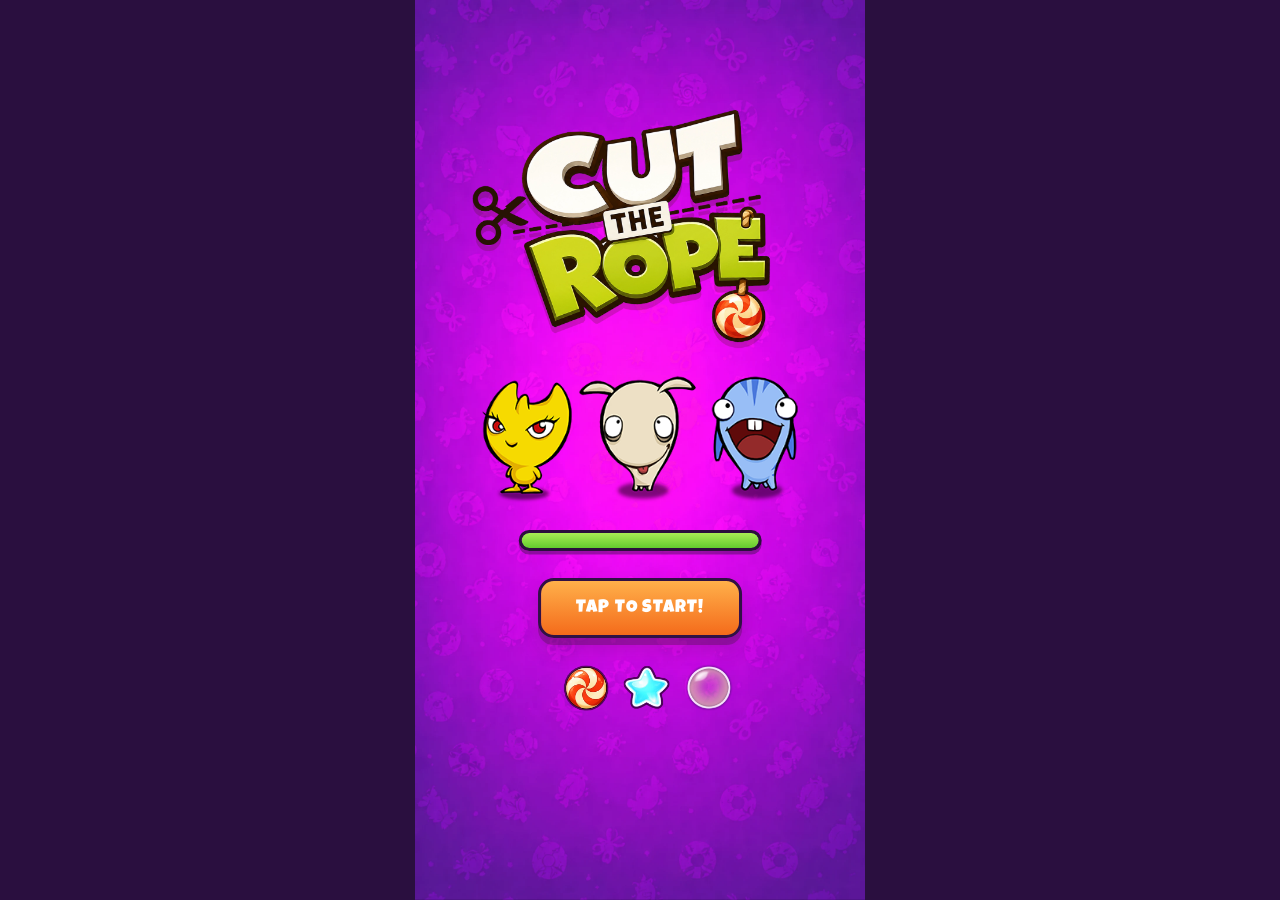
==== commit 51342a85: "Redesign loading title screen UI" ====
--- a/Game/index.html
+++ b/Game/index.html
@@ -16,46 +16,42 @@
 
   <!-- Loading screen -->
   <div id="screen-loading" class="screen screen-active">
-    <div class="screen-bg screen-bg-sky">
-      <div class="screen-bg-mesh" aria-hidden="true">
-        <span class="bg-orb bg-orb-a"></span>
-        <span class="bg-orb bg-orb-b"></span>
-      </div>
-      <div class="screen-bg-wave" aria-hidden="true"></div>
-    </div>
-    <div class="screen-content">
-      <div class="loading-logo" aria-hidden="true">
-        <div class="momo-mascot">
-          <span class="momo-ear momo-ear-l"></span>
-          <span class="momo-ear momo-ear-r"></span>
-          <span class="momo-foot momo-foot-l"></span>
-          <span class="momo-foot momo-foot-r"></span>
-          <div class="momo-body">
-            <span class="momo-shine"></span>
-            <span class="momo-tuft"></span>
-            <span class="momo-belly"></span>
-            <span class="momo-cheek momo-cheek-l"></span>
-            <span class="momo-cheek momo-cheek-r"></span>
-            <span class="momo-nose"></span>
-            <span class="momo-eye momo-eye-l"><span class="momo-pupil"></span></span>
-            <span class="momo-eye momo-eye-r"><span class="momo-pupil"></span></span>
-            <span class="momo-mouth"></span>
-          </div>
-        </div>
-      </div>
-      <h1 class="loading-title">Cut the Rope</h1>
-      <p class="loading-subtitle">Get ready to feed Om Nom!</p>
-      <div class="loading-bar-wrap">
-        <div class="loading-bar-track">
-          <div id="loading-bar-fill" class="loading-bar-fill"></div>
-        </div>
-        <p id="loading-status" class="loading-status">Starting up…</p>
-      </div>
-      <button id="btn-loading-start" type="button" class="loading-start-btn" hidden>Tap to Start!</button>
-      <div class="loading-decor" aria-hidden="true">
-        <span class="ui-sticker ui-candy ui-candy-md"></span>
-        <span class="ui-sticker ui-star ui-star-md"></span>
-        <span class="ui-sticker ui-bubble ui-bubble-md"></span>
+    <div class="loading-scene">
+      <div id="loading-stage" class="loading-stage">
+        <img id="loading-logo" class="loading-logo-image" data-src="img/ui/common/main_logo01.webp" alt="Cut the Rope">
+
+        <div class="loading-character-row" aria-hidden="true">
+          <div class="loading-character loading-character-left">
+            <img id="loading-character-1" class="loading-character-image" data-src="img/characters/character03/idle/idle01.png" alt="">
+          </div>
+          <div class="loading-character loading-character-center">
+            <img id="loading-character-2" class="loading-character-image" data-src="img/characters/character01/idle/idle01.png" alt="">
+          </div>
+          <div class="loading-character loading-character-right">
+            <img id="loading-character-3" class="loading-character-image" data-src="img/characters/character02/idle/idle01.png" alt="">
+          </div>
+        </div>
+
+        <div class="loading-progress" aria-label="Loading progress">
+          <div class="loading-bar-track">
+            <div id="loading-bar-fill" class="loading-bar-fill"></div>
+          </div>
+          <p id="loading-status" class="loading-status" hidden></p>
+        </div>
+
+        <button id="btn-loading-start" type="button" class="loading-start-btn" hidden>TAP TO START!</button>
+
+        <div class="loading-bottom-row" aria-hidden="true">
+          <div class="loading-bottom-item loading-bottom-candy">
+            <img id="loading-candy" data-src="img/ui/common/loading_low_candy01.webp" alt="">
+          </div>
+          <div class="loading-bottom-item loading-bottom-star">
+            <img id="loading-star" data-src="img/ui/common/loading_low_star01.webp" alt="">
+          </div>
+          <div class="loading-bottom-item loading-bottom-bubble">
+            <img id="loading-bubble" data-src="img/ui/common/loading_low_bubble01.webp" alt="">
+          </div>
+        </div>
       </div>
     </div>
   </div>
@@ -78,9 +74,7 @@
         </div>
         <h1 class="menu-title">Cut the Rope</h1>
         <p class="menu-tagline">100 levels of rope-cutting fun!</p>
-        <button id="btn-menu-play" type="button" class="menu-btn menu-btn-primary">
-          Continue — <span id="menu-continue-label">Level 1</span>
-        </button>
+        <button id="btn-menu-play" type="button" class="menu-btn menu-btn-primary">PLAY</button>
         <button id="btn-menu-levels" type="button" class="menu-btn menu-btn-secondary">Select Level</button>
         <button id="btn-menu-settings" type="button" class="menu-btn menu-btn-secondary">Settings</button>
         <div class="menu-stats">
--- a/Game/css/screens.css
+++ b/Game/css/screens.css
@@ -30,93 +30,125 @@
 }
 
 /* ── Loading ── */
-#screen-loading .screen-content {
+.loading-scene {
+  position: relative;
+  inset: 0;
+  width: 100%;
+  height: 100%;
+  display: flex;
+  align-items: center;
   justify-content: center;
-  gap: 28px;
-}
-
-.loading-logo {
-  line-height: 1;
-  filter: drop-shadow(3px 4px 0 rgba(0, 0, 0, 0.15));
-}
-
-.momo-mascot {
+  overflow: hidden;
+  background: #2a0f3f;
+}
+
+.loading-stage {
   position: relative;
-  width: 96px;
-  height: 96px;
-  animation: momoBob 1.5s ease-in-out infinite;
-  will-change: transform;
-}
-
-.momo-body {
-  position: absolute;
-  inset: 14px 10px 10px;
-  border-radius: 50%;
-  background: radial-gradient(circle at 34% 26%, #ffede0 0%, #ffb899 38%, #ff9878 62%, #e86e52 100%);
-  border: 3px solid #2d3436;
-  box-shadow: inset 0 -10px 0 rgba(190, 70, 50, 0.22);
-  z-index: 1;
-}
-
-.momo-shine {
-  position: absolute;
-  left: 22%;
-  top: 18%;
-  width: 28%;
-  height: 16%;
-  border-radius: 50%;
-  background: rgba(255, 255, 255, 0.38);
-  transform: rotate(-28deg);
+  --loading-stage-size: min(100vw, 50dvh);
+  --loading-logo-center-x: 236;
+  --loading-logo-top: 121.7;
+  --loading-logo-width: 348;
+  --loading-character-yellow-left: 126;
+  --loading-character-yellow-top: 398.65;
+  --loading-character-yellow-width: 175.77;
+  --loading-character-yellow-height: 181.35;
+  --loading-character-beige-left: 256;
+  --loading-character-beige-top: 381.91;
+  --loading-character-beige-width: 178.56;
+  --loading-character-beige-height: 198.09;
+  --loading-character-blue-left: 386;
+  --loading-character-blue-top: 384.70;
+  --loading-character-blue-width: 178.56;
+  --loading-character-blue-height: 195.30;
+  --loading-progress-top: 603;
+  --loading-progress-width: 276;
+  --loading-bar-track-height: 24;
+  --loading-start-top: 658;
+  --loading-start-width: 232;
+  --loading-start-height: 68;
+  --loading-bottom-row-left: 166.6;
+  --loading-bottom-row-top: 754.7;
+  --loading-bottom-row-width: 220;
+  --loading-bottom-row-height: 58;
+  --loading-bottom-candy-left: 0;
+  --loading-bottom-candy-top: 0;
+  --loading-bottom-candy-width: 56;
+  --loading-bottom-candy-height: 56;
+  --loading-bottom-star-left: 68;
+  --loading-bottom-star-top: -1;
+  --loading-bottom-star-width: 58;
+  --loading-bottom-star-height: 58;
+  --loading-bottom-bubble-left: 138;
+  --loading-bottom-bubble-top: -1;
+  --loading-bottom-bubble-width: 58;
+  --loading-bottom-bubble-height: 58;
+  width: var(--loading-stage-size);
+  aspect-ratio: 1 / 2;
+  max-height: 100dvh;
+  overflow: hidden;
+  margin: 0 auto;
+  flex: none;
+  background: url('../img/backgrounds/title_bg01.webp') center center / cover no-repeat;
+}
+
+.loading-logo-image {
+  position: absolute;
+  left: calc(var(--loading-stage-size) * var(--loading-logo-center-x) / 512);
+  top: calc(var(--loading-stage-size) * var(--loading-logo-top) / 512);
+  width: calc(var(--loading-stage-size) * var(--loading-logo-width) / 512);
+  height: auto;
+  transform: translateX(-50%);
+  image-rendering: auto;
+  filter: drop-shadow(0 6px 0 rgba(62, 28, 7, 0.22));
+}
+
+.loading-character-row {
+  position: absolute;
+  inset: 0;
   pointer-events: none;
 }
 
-.momo-tuft {
+.loading-character {
+  position: absolute;
+  transform: translateX(-50%);
+}
+
+.loading-character-image {
+  display: block;
+  width: 100%;
+  height: 100%;
+  object-fit: contain;
+  object-position: center bottom;
+}
+
+.loading-character-left {
+  left: calc(var(--loading-stage-size) * var(--loading-character-yellow-left) / 512);
+  top: calc(var(--loading-stage-size) * var(--loading-character-yellow-top) / 512);
+  width: calc(var(--loading-stage-size) * var(--loading-character-yellow-width) / 512);
+  height: calc(var(--loading-stage-size) * var(--loading-character-yellow-height) / 512);
+}
+
+.loading-character-center {
+  left: calc(var(--loading-stage-size) * var(--loading-character-beige-left) / 512);
+  top: calc(var(--loading-stage-size) * var(--loading-character-beige-top) / 512);
+  width: calc(var(--loading-stage-size) * var(--loading-character-beige-width) / 512);
+  height: calc(var(--loading-stage-size) * var(--loading-character-beige-height) / 512);
+}
+
+.loading-character-right {
+  left: calc(var(--loading-stage-size) * var(--loading-character-blue-left) / 512);
+  top: calc(var(--loading-stage-size) * var(--loading-character-blue-top) / 512);
+  width: calc(var(--loading-stage-size) * var(--loading-character-blue-width) / 512);
+  height: calc(var(--loading-stage-size) * var(--loading-character-blue-height) / 512);
+}
+
+.loading-progress {
   position: absolute;
   left: 50%;
-  top: -6px;
-  width: 18px;
-  height: 18px;
+  top: calc(var(--loading-stage-size) * var(--loading-progress-top) / 512);
+  width: calc(var(--loading-stage-size) * var(--loading-progress-width) / 512);
   transform: translateX(-50%);
-  border-radius: 50%;
-  background: #ffede0;
-  border: 2.5px solid #2d3436;
-  z-index: 3;
-}
-
-.momo-tuft::after {
-  content: '';
-  position: absolute;
-  left: 50%;
-  top: -5px;
-  transform: translateX(-50%);
-  border-left: 5px solid transparent;
-  border-right: 5px solid transparent;
-  border-bottom: 7px solid #ffd700;
-}
-
-.momo-foot {
-  position: absolute;
-  bottom: 4px;
-  width: 22px;
-  height: 14px;
-  border-radius: 50%;
-  background: linear-gradient(180deg, #ffb899, #e86e52);
-  border: 2.5px solid #2d3436;
-  z-index: 0;
-}
-
-.momo-foot-l { left: 22%; }
-.momo-foot-r { right: 22%; }
-
-.momo-belly {
-  position: absolute;
-  left: 50%;
-  top: 54%;
-  width: 50%;
-  height: 36%;
-  transform: translate(-50%, -50%);
-  border-radius: 50%;
-  background: #fffbf7;
+  pointer-events: none;
 }
 
 .momo-nose {
@@ -456,87 +488,156 @@
 }
 
 .loading-bar-wrap {
-  width: min(280px, 80vw);
-  margin-top: 8px;
+  width: 100%;
+  margin-top: 0;
 }
 
 .loading-bar-track {
-  height: 22px;
-  background: rgba(255, 255, 255, 0.5);
-  border: 3px solid #2d3436;
-  border-radius: 14px;
+  height: calc(var(--loading-stage-size) * var(--loading-bar-track-height) / 512);
+  background: linear-gradient(180deg, #4c1d66 0%, #2a0f3f 100%);
+  border: calc(var(--loading-stage-size) * 4 / 512) solid #2b103d;
+  border-radius: 999px;
   overflow: hidden;
-  box-shadow: 3px 3px 0 #2d3436;
+  box-shadow: 0 calc(var(--loading-stage-size) * 4 / 512) 0 rgba(58, 18, 73, 0.45);
+  padding: 0;
+  box-sizing: border-box;
 }
 
 .loading-bar-fill {
   height: 100%;
   width: 0%;
-  background: linear-gradient(180deg, #6bcb77 0%, #4caf50 100%);
-  border-radius: 10px;
-  transition: width 0.15s ease-out;
+  background: linear-gradient(180deg, #a8ee54 0%, #63cc2e 100%);
+  border-radius: 999px;
+  transition: width 0.12s linear;
 }
 
 .loading-status {
-  font-size: 14px;
-  font-weight: 600;
-  text-align: center;
-  margin-top: 10px;
-  min-height: 20px;
+  display: none;
 }
 
 .loading-start-btn {
-  margin-top: 18px;
-  padding: 16px 36px;
+  position: absolute;
+  left: 50%;
+  top: calc(var(--loading-stage-size) * var(--loading-start-top) / 512);
+  width: calc(var(--loading-stage-size) * var(--loading-start-width) / 512);
+  height: calc(var(--loading-stage-size) * var(--loading-start-height) / 512);
+  margin: 0;
+  padding: 0;
+  display: flex;
+  align-items: center;
+  justify-content: center;
   font-family: 'Luckiest Guy', 'Fredoka', sans-serif;
-  font-size: 22px;
-  letter-spacing: 0.04em;
+  font-size: calc(var(--loading-stage-size) * 20 / 512);
+  letter-spacing: 0.05em;
   color: #fff;
-  background: linear-gradient(180deg, #ff9f43 0%, #ee5a24 100%);
-  border: 3px solid #2d3436;
-  border-radius: 18px;
-  box-shadow: 4px 4px 0 #2d3436;
+  background: linear-gradient(180deg, #ffb04a 0%, #f46b1b 100%);
+  border: calc(var(--loading-stage-size) * 4 / 512) solid #301144;
+  border-radius: calc(var(--loading-stage-size) * 18 / 512);
+  box-shadow: 0 calc(var(--loading-stage-size) * 8 / 512) 0 rgba(74, 22, 73, 0.35), 0 calc(var(--loading-stage-size) * 14 / 512) calc(var(--loading-stage-size) * 22 / 512) rgba(63, 20, 60, 0.18);
   cursor: pointer;
-  animation: loadingStartPulse 1.2s ease-in-out infinite;
+  transform: translateX(-50%);
+  transition: transform 0.08s ease-out, box-shadow 0.08s ease-out;
+  pointer-events: auto;
+  touch-action: manipulation;
+  z-index: 5;
   -webkit-tap-highlight-color: transparent;
 }
 
 .loading-start-btn:active {
-  transform: translate(2px, 2px);
-  box-shadow: 2px 2px 0 #2d3436;
+  transform: translate(-50%, 2px);
+  box-shadow: 0 5px 0 rgba(74, 22, 73, 0.32), 0 10px 18px rgba(63, 20, 60, 0.15);
 }
 
 .loading-start-btn[hidden] {
   display: none !important;
 }
 
+.loading-start-btn.is-ready {
+  animation: loadingStartPulse 2s ease-in-out infinite;
+}
+
+.loading-bottom-row {
+  position: absolute;
+  left: calc(var(--loading-stage-size) * var(--loading-bottom-row-left) / 512);
+  top: calc(var(--loading-stage-size) * var(--loading-bottom-row-top) / 512);
+  width: calc(var(--loading-stage-size) * var(--loading-bottom-row-width) / 512);
+  height: calc(var(--loading-stage-size) * var(--loading-bottom-row-height) / 512);
+  pointer-events: none;
+  z-index: 1;
+}
+
+.loading-bottom-item {
+  position: absolute;
+  top: 0;
+  display: block;
+  width: calc(var(--loading-stage-size) * var(--loading-bottom-candy-width) / 512);
+  height: calc(var(--loading-stage-size) * var(--loading-bottom-candy-height) / 512);
+}
+
+.loading-bottom-candy {
+  left: calc(var(--loading-stage-size) * var(--loading-bottom-candy-left) / 512);
+  top: calc(var(--loading-stage-size) * var(--loading-bottom-candy-top) / 512);
+  width: calc(var(--loading-stage-size) * var(--loading-bottom-candy-width) / 512);
+  height: calc(var(--loading-stage-size) * var(--loading-bottom-candy-height) / 512);
+}
+
+.loading-bottom-star {
+  left: calc(var(--loading-stage-size) * var(--loading-bottom-star-left) / 512);
+  top: calc(var(--loading-stage-size) * var(--loading-bottom-star-top) / 512);
+  width: calc(var(--loading-stage-size) * var(--loading-bottom-star-width) / 512);
+  height: calc(var(--loading-stage-size) * var(--loading-bottom-star-height) / 512);
+}
+
+.loading-bottom-bubble {
+  left: calc(var(--loading-stage-size) * var(--loading-bottom-bubble-left) / 512);
+  top: calc(var(--loading-stage-size) * var(--loading-bottom-bubble-top) / 512);
+  width: calc(var(--loading-stage-size) * var(--loading-bottom-bubble-width) / 512);
+  height: calc(var(--loading-stage-size) * var(--loading-bottom-bubble-height) / 512);
+}
+
+.loading-bottom-item img {
+  display: block;
+  width: 100%;
+  height: 100%;
+  object-fit: contain;
+}
+
+#loading-candy {
+  transform-origin: 50% 25%;
+  animation: loadingCandySway 2.4s ease-in-out infinite;
+}
+
+#loading-star {
+  animation: loadingStarPulse 1.1s ease-in-out infinite, loadingStarOpacity 1.1s ease-in-out infinite;
+}
+
+#loading-bubble {
+  animation: loadingBubbleFloat 3s ease-in-out infinite;
+}
+
 @keyframes loadingStartPulse {
+  0%, 100% { transform: translateX(-50%) scale(1); }
+  50% { transform: translateX(-50%) scale(1.025); }
+}
+
+@keyframes loadingCandySway {
+  0%, 100% { transform: rotate(-4deg); }
+  50% { transform: rotate(4deg); }
+}
+
+@keyframes loadingStarPulse {
   0%, 100% { transform: scale(1); }
-  50% { transform: scale(1.05); }
-}
-
-.loading-decor {
-  display: flex;
-  align-items: center;
-  gap: 22px;
-  margin-top: 12px;
-}
-
-.loading-decor .ui-sticker:nth-child(1) {
-  animation: loadingBounce 1.4s ease-in-out infinite;
-}
-
-.loading-decor .ui-sticker:nth-child(2) {
-  animation: uiStarPulse 1.4s ease-in-out infinite 0.2s;
-}
-
-.loading-decor .ui-sticker:nth-child(3) {
-  animation: loadingBounce 1.4s ease-in-out infinite 0.4s;
-}
-
-@keyframes loadingBounce {
+  50% { transform: scale(1.1); }
+}
+
+@keyframes loadingStarOpacity {
+  0%, 100% { opacity: 0.88; }
+  50% { opacity: 1; }
+}
+
+@keyframes loadingBubbleFloat {
   0%, 100% { transform: translateY(0); }
-  50% { transform: translateY(-12px); }
+  50% { transform: translateY(-5px); }
 }
 
 /* ── Main menu ── */
--- a/Game/css/background.css
+++ b/Game/css/background.css
@@ -24,7 +24,7 @@
 
   background-color: var(--card-mid);
   background-image:
-    radial-gradient(ellipse 6% 5% at 50% 4.5%, rgba(126, 200, 220, 0.32) 0%, rgba(90, 173, 196, 0.14) 45%, transparent 72%),
+    radial-gradient(ellipse 6% 5% at 50% 4.5%, transparent 0%, transparent 45%, transparent 72%),
     radial-gradient(ellipse 28% 22% at 50% 32%, rgba(255, 240, 190, 0.5) 0%, rgba(255, 220, 160, 0.1) 55%, transparent 100%),
     radial-gradient(ellipse 72% 58% at 50% 36%, var(--card-glow) 0%, var(--card-glow-mid) 28%, var(--card-glow-edge) 52%, transparent 72%),
     repeating-linear-gradient(
@@ -100,6 +100,7 @@
 }
 
 .bg-orb-a {
+  display: none;
   top: 3.2%;
   left: 50%;
   transform: translateX(-50%);
@@ -116,6 +117,7 @@
 }
 
 .bg-orb-b {
+  display: none;
   top: 3.8%;
   left: 50%;
   transform: translateX(-42%);
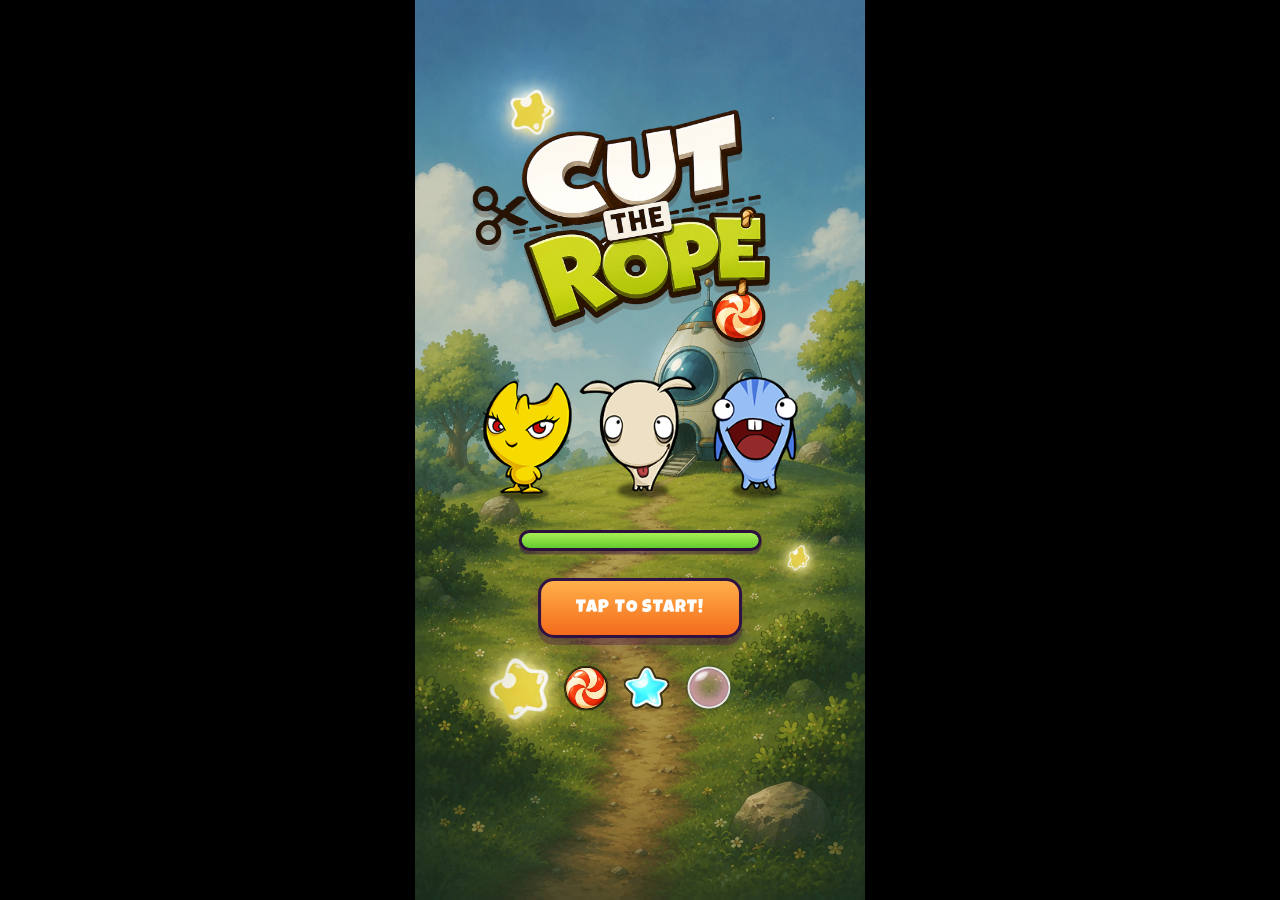
==== commit e5945004: "feat: update UI stars, HUD animation, and in-game candy/bubble assets" ====
--- a/Game/index.html
+++ b/Game/index.html
@@ -67,18 +67,19 @@
     </div>
     <div class="screen-content">
       <div class="menu-card">
-        <div class="menu-icon" aria-hidden="true">
-          <span class="ui-sticker ui-star ui-star-sm menu-icon-star"></span>
-          <span class="ui-sticker ui-candy ui-candy-lg menu-icon-candy"></span>
-          <span class="ui-sticker ui-bubble ui-bubble-sm menu-icon-bubble"></span>
-        </div>
-        <h1 class="menu-title">Cut the Rope</h1>
-        <p class="menu-tagline">100 levels of rope-cutting fun!</p>
-        <button id="btn-menu-play" type="button" class="menu-btn menu-btn-primary">PLAY</button>
-        <button id="btn-menu-levels" type="button" class="menu-btn menu-btn-secondary">Select Level</button>
-        <button id="btn-menu-settings" type="button" class="menu-btn menu-btn-secondary">Settings</button>
+        <img class="menu-logo" src="img/ui/common/main_logo01.webp" alt="Cut the Rope">
+        <p class="menu-tagline">100 levels-cutting fun!</p>
+
+        <div class="menu-buttons" role="group" aria-label="Main menu actions">
+          <button id="btn-menu-play" type="button" class="menu-btn menu-btn-primary">PLAY</button>
+          <button id="btn-menu-levels" type="button" class="menu-btn menu-btn-secondary">SELECT LEVEL</button>
+          <button id="btn-menu-settings" type="button" class="menu-btn menu-btn-secondary">SETTINGS</button>
+        </div>
+
         <div class="menu-stats">
-          Total stars collected: <strong id="menu-stars-total">0</strong>
+          <img class="menu-stats-icon" src="img/ui/common/loading_low_star01.webp" alt="" aria-hidden="true">
+          <span class="menu-stats-label">Total :</span>
+          <strong id="menu-stars-total">0</strong>
         </div>
       </div>
     </div>
--- a/Game/css/game.css
+++ b/Game/css/game.css
@@ -15,7 +15,7 @@
   user-select: none;
   -webkit-user-select: none;
   font-family: var(--font-ui, 'Fredoka', 'Comic Sans MS', cursive, sans-serif);
-  background: #7a5838;
+  background: #000;
 }
 
 #app {
@@ -86,19 +86,52 @@
 .stars-display {
   display: flex;
   justify-content: center;
-}
-
-.star-icon {
-  font-size: 26px;
-  color: rgba(45, 52, 54, 0.2);
-  transition: color 0.3s, transform 0.3s;
-  filter: drop-shadow(1px 1px 0 rgba(0,0,0,0.2));
-}
-
-.star-icon.collected {
-  color: #ffd700;
-  transform: scale(1.2) rotate(-8deg);
+  align-items: center;
+  gap: 3px;
+}
+
+.hud-star-slot {
+  position: relative;
+  width: 43.2px;
+  height: 43.2px;
+  flex: none;
+}
+
+.hud-star-img {
+  position: absolute;
+  inset: 0;
+  width: 100%;
+  height: 100%;
+  display: block;
+  object-fit: contain;
+  transition: transform 0.3s, filter 0.3s, opacity 0.3s;
+}
+
+.hud-star-front {
+  opacity: 0;
+}
+
+.hud-star-front.collected {
+  opacity: 1;
+  transform: none;
   filter: drop-shadow(0 0 6px rgba(255, 215, 0, 0.9));
+}
+
+.hud-star-flight-layer {
+  position: fixed;
+  inset: 0;
+  pointer-events: none;
+  z-index: 500;
+}
+
+.hud-star-flight {
+  position: fixed;
+  pointer-events: none;
+  object-fit: contain;
+  z-index: 501;
+  filter: drop-shadow(0 0 8px rgba(255, 215, 0, 0.8));
+  transform: scale(1) rotate(0deg);
+  opacity: 0.95;
 }
 
 .btn-icon {
@@ -700,7 +733,7 @@
 
 @media (min-width: 601px) {
   body {
-    background: #7a5838;
+    background: #000;
   }
 }
 
--- a/Game/css/screens.css
+++ b/Game/css/screens.css
@@ -39,7 +39,7 @@
   align-items: center;
   justify-content: center;
   overflow: hidden;
-  background: #2a0f3f;
+  background: #000;
 }
 
 .loading-stage {
@@ -88,7 +88,17 @@
   overflow: hidden;
   margin: 0 auto;
   flex: none;
-  background: url('../img/backgrounds/title_bg01.webp') center center / cover no-repeat;
+  background-image: url('../img/backgrounds/title_bg02.webp');
+  background-size: cover;
+  background-position: center center;
+  background-repeat: no-repeat;
+}
+
+#screen-loading .loading-stage {
+  background-image: url('../img/backgrounds/title_bg02.webp');
+  background-size: cover;
+  background-position: center center;
+  background-repeat: no-repeat;
 }
 
 .loading-logo-image {
@@ -650,12 +660,16 @@
   background: #fffef5;
   border: 4px solid #2d3436;
   border-radius: 32px;
-  padding: 36px 32px 28px;
+  padding: 22px 30px 28px;
   text-align: center;
   width: min(360px, 92vw);
   box-shadow: 6px 6px 0 #2d3436, 0 24px 60px rgba(0, 0, 0, 0.18);
   animation: popIn 0.45s cubic-bezier(0.34, 1.56, 0.64, 1);
   position: relative;
+  display: flex;
+  flex-direction: column;
+  align-items: center;
+  gap: 12px;
 }
 
 .menu-card::before {
@@ -668,61 +682,43 @@
   opacity: 0.35;
 }
 
-.menu-icon {
-  position: relative;
-  width: 92px;
-  height: 72px;
-  margin: 0 auto 8px;
-}
-
-.menu-icon-candy {
-  position: absolute;
-  left: 50%;
-  top: 50%;
-  transform: translate(-50%, -50%);
-  z-index: 2;
-  animation: menuCandyBob 2s ease-in-out infinite;
-}
-
-.menu-icon-star {
-  position: absolute;
-  left: 2px;
-  top: 2px;
-  z-index: 3;
-  animation: uiStarSpin 5s linear infinite;
-}
-
-.menu-icon-bubble {
-  position: absolute;
-  right: 0;
-  bottom: 0;
-  z-index: 1;
-  animation: loadingBounce 2.2s ease-in-out infinite 0.35s;
-}
-
-.menu-title {
-  font-size: 38px;
-  margin-bottom: 6px;
+.menu-logo {
+  width: min(220px, 100%);
+  height: auto;
+  object-fit: contain;
+  margin: 0;
+  transform: translate(-15px, 5px);
 }
 
 .menu-tagline {
-  font-size: 15px;
+  font-size: 19.656px;
   font-weight: 500;
-  margin-bottom: 28px;
+  margin: 0 0 2px;
   line-height: 1.5;
+  transform: translateY(5px);
+}
+
+.menu-buttons {
+  width: 100%;
+  display: grid;
+  grid-template-columns: 1fr;
+  gap: 12px;
+  margin-top: 2px;
 }
 
 .menu-btn {
   display: block;
   width: 100%;
+  min-height: 56px;
   padding: 15px 18px;
+  white-space: nowrap;
   border: 3px solid #2d3436;
   border-radius: 16px;
   font-family: inherit;
   font-size: 18px;
   font-weight: 700;
   cursor: pointer;
-  margin-top: 10px;
+  margin: 0;
   transition: transform 0.12s, box-shadow 0.12s;
 }
 
@@ -744,15 +740,34 @@
 }
 
 .menu-stats {
-  margin-top: 20px;
-  padding-top: 16px;
+  width: 100%;
+  margin-top: 8px;
+  padding-top: 10px;
   border-top: 2px dashed rgba(45, 52, 54, 0.15);
-  font-size: 13px;
+  font-size: 11.5px;
   font-weight: 600;
+  display: flex;
+  align-items: center;
+  justify-content: center;
+  gap: 9px;
+}
+
+.menu-stats-icon {
+  flex: none;
+  width: 52.36px;
+  height: 52.36px;
+  object-fit: contain;
+}
+
+.menu-stats-label {
+  line-height: 1;
+  font-size: 23px;
 }
 
 .menu-stats strong {
   color: var(--fill-sky, #0984e3);
+  line-height: 1;
+  font-size: 23px;
 }
 
 .menu-footer {
@@ -1049,11 +1064,12 @@
 }
 
 .lvl-grid-all .lvl-cell-num {
-  font-size: 15px;
-}
-
-.lvl-grid-all .lvl-star-dot {
-  font-size: 8px;
+  font-size: 19.5px;
+}
+
+.lvl-grid-all .lvl-star-slot {
+  width: 13.6px;
+  height: 13.6px;
 }
 
 .lvl-grid-all .lvl-cell-lock {
@@ -1156,22 +1172,40 @@
   font-size: 17px;
   font-weight: 700;
   line-height: 1;
+  transform: translateY(4px);
 }
 
 .lvl-cell-stars {
   display: flex;
   gap: 1px;
   line-height: 1;
-}
-
-.lvl-star-dot {
-  font-size: 10px;
-  color: #cbd5e1;
-}
-
-.lvl-star-dot.on {
-  color: #ffd700;
-  filter: drop-shadow(0 0 3px rgba(255, 215, 0, 0.7));
+  align-items: center;
+  justify-content: center;
+  transform: translateY(5px);
+}
+
+.lvl-star-slot {
+  position: relative;
+  width: 10px;
+  height: 10px;
+  flex: none;
+}
+
+.lvl-star-img {
+  position: absolute;
+  inset: 0;
+  width: 100%;
+  height: 100%;
+  display: block;
+  object-fit: contain;
+}
+
+.lvl-star-front {
+  opacity: 0;
+}
+
+.lvl-star-front.is-earned {
+  opacity: 1;
 }
 
 .lvl-cell.completed {
--- a/Game/css/background.css
+++ b/Game/css/background.css
@@ -2,7 +2,11 @@
 
 .screen-bg {
   position: absolute;
-  inset: 0;
+  top: 0;
+  bottom: 0;
+  left: 50%;
+  width: min(100vw, 600px);
+  transform: translateX(-50%);
   z-index: 0;
   overflow: hidden;
 }
@@ -23,33 +27,10 @@
   --cup-blue-dark: #4490a8;
 
   background-color: var(--card-mid);
-  background-image:
-    radial-gradient(ellipse 6% 5% at 50% 4.5%, transparent 0%, transparent 45%, transparent 72%),
-    radial-gradient(ellipse 28% 22% at 50% 32%, rgba(255, 240, 190, 0.5) 0%, rgba(255, 220, 160, 0.1) 55%, transparent 100%),
-    radial-gradient(ellipse 72% 58% at 50% 36%, var(--card-glow) 0%, var(--card-glow-mid) 28%, var(--card-glow-edge) 52%, transparent 72%),
-    repeating-linear-gradient(
-      0deg,
-      transparent 0,
-      transparent 2px,
-      rgba(139, 90, 40, 0.07) 2px,
-      rgba(139, 90, 40, 0.07) 3px
-    ),
-    repeating-linear-gradient(
-      90deg,
-      transparent 0,
-      transparent 22px,
-      rgba(160, 110, 45, 0.055) 22px,
-      rgba(160, 110, 45, 0.055) 23px
-    ),
-    linear-gradient(
-      168deg,
-      var(--card-top) 0%,
-      var(--card-light) 18%,
-      var(--card-mid) 42%,
-      var(--card-warm) 68%,
-      var(--card-dark) 88%,
-      var(--card-deep) 100%
-    );
+  background-image: url('../img/backgrounds/title_bg01.webp');
+  background-size: cover;
+  background-position: center 56%;
+  background-repeat: no-repeat;
 }
 
 /* Side-wall depth + top/bottom flaps */
@@ -65,16 +46,7 @@
 
 /* Top flap fold */
 .screen-bg-mesh::before {
-  content: '';
-  position: absolute;
-  left: 0;
-  right: 0;
-  top: 0;
-  height: 10%;
-  background:
-    linear-gradient(180deg, rgba(90, 55, 25, 0.34) 0%, rgba(110, 70, 35, 0.14) 55%, transparent 100%);
-  border-bottom: 4px solid rgba(110, 70, 35, 0.26);
-  box-shadow: 0 6px 18px rgba(48, 28, 14, 0.1);
+  display: none;
 }
 
 /* Shipping stamp icons (left wall) */
@@ -130,17 +102,7 @@
 
 /* Box floor panel */
 .screen-bg-wave {
-  position: absolute;
-  left: 0;
-  right: 0;
-  bottom: 0;
-  height: 15%;
-  pointer-events: none;
-  z-index: 1;
-  background:
-    linear-gradient(180deg, transparent 0%, rgba(110, 70, 35, 0.16) 25%, rgba(80, 50, 25, 0.34) 100%);
-  border-top: 5px solid rgba(110, 70, 35, 0.28);
-  box-shadow: inset 0 10px 28px rgba(0, 0, 0, 0.1);
+  display: none;
 }
 
 /* Packing tape — bottom corners */
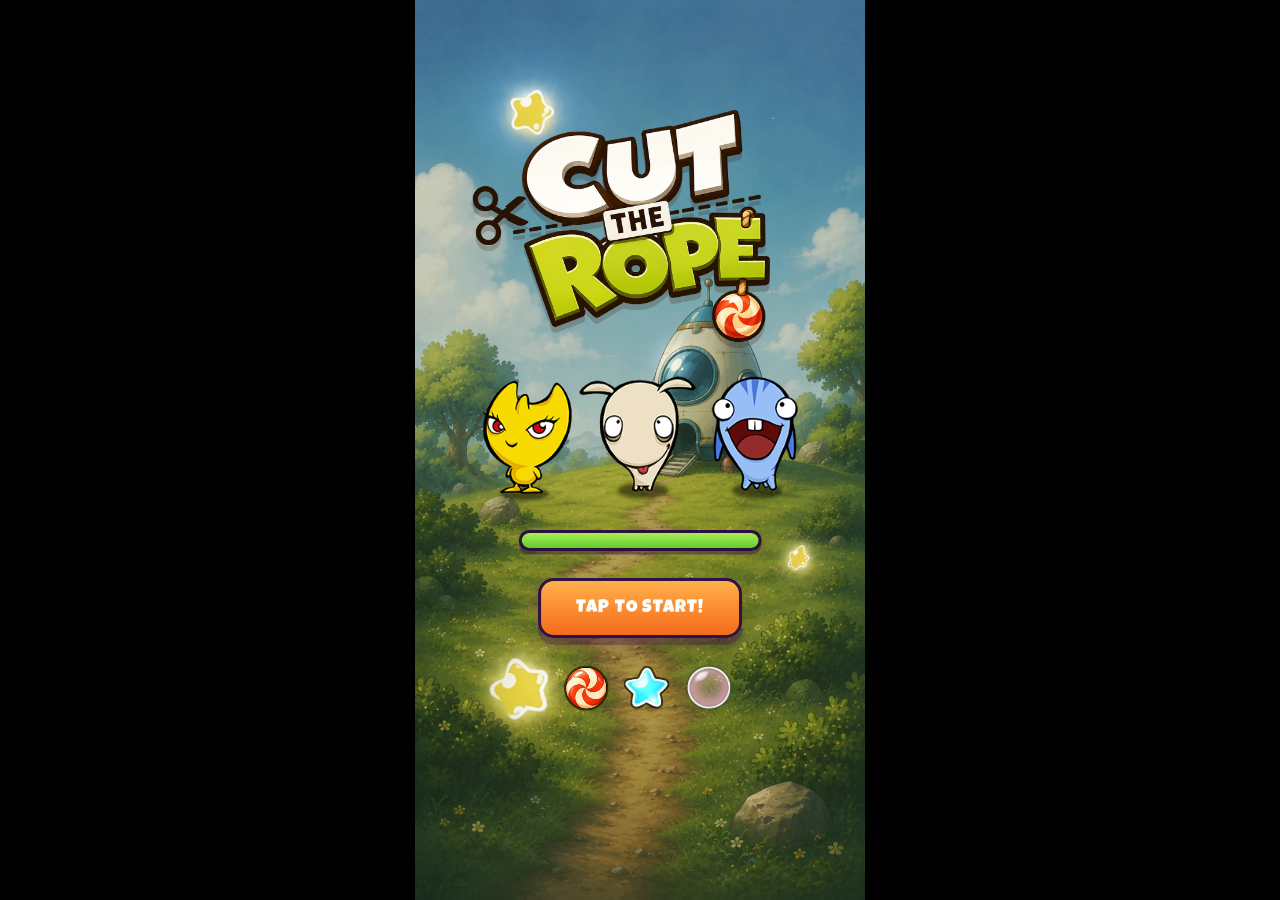
==== commit 44930a36: "feat: refine win popup visuals and candy bubble rendering" ====
--- a/Game/index.html
+++ b/Game/index.html
@@ -1,4 +1,5 @@
 <!DOCTYPE html>
+
 <html lang="en">
 <head>
   <meta charset="UTF-8">
@@ -238,18 +239,10 @@
     <div id="overlay-win" class="overlay hidden">
       <div class="panel panel-small panel-cartoon panel-win">
         <div class="panel-icon panel-icon-art" aria-hidden="true">
-          <div class="result-badge result-win">
-            <span class="result-glow"></span>
-            <span class="ui-sticker ui-candy ui-candy-lg result-candy"></span>
-            <span class="ui-sticker ui-star ui-star-sm result-star-l"></span>
-            <span class="ui-sticker ui-star ui-star-sm result-star-r"></span>
-            <span class="result-spark s1"></span>
-            <span class="result-spark s2"></span>
-            <span class="result-spark s3"></span>
-          </div>
-        </div>
-        <h2>Yummy!</h2>
-        <p class="subtitle subtitle-sm">Om Nom is happy!</p>
+          <div class="result-badge result-win result-win-art">
+            <img class="result-win-candy" src="img/ui/common/loading_low_candy01.webp" alt="" />
+          </div>
+        </div>
         <div class="win-stars" id="win-stars"></div>
         <button id="btn-next" class="btn-primary">Next Level</button>
         <button id="btn-retry-win" class="btn-secondary">Retry</button>
--- a/Game/css/game.css
+++ b/Game/css/game.css
@@ -275,7 +275,7 @@
 .panel-icon-art {
   font-size: inherit;
   filter: none;
-  margin-bottom: 12px;
+  margin-bottom: 8px;
 }
 
 /* ── Win / lose result badges ── */
@@ -290,76 +290,27 @@
   animation: resultWinBob 1.2s ease-in-out infinite;
 }
 
+.result-win-art {
+  width: 98px;
+  height: 92px;
+}
+
+.result-win-candy {
+  position: absolute;
+  left: 50%;
+  top: 50%;
+  width: 76px;
+  height: 76px;
+  transform: translate(-50%, -50%);
+  object-fit: contain;
+  z-index: 2;
+  filter: drop-shadow(2px 3px 0 rgba(45, 52, 54, 0.14));
+}
+
 .result-lose {
   animation: resultLoseSway 1.5s ease-in-out infinite;
 }
 
-.result-glow {
-  position: absolute;
-  inset: -6px;
-  border-radius: 50%;
-  background: radial-gradient(circle, rgba(255, 213, 79, 0.55) 0%, rgba(255, 213, 79, 0) 70%);
-  animation: resultGlowPulse 1.4s ease-in-out infinite;
-  pointer-events: none;
-}
-
-.result-win .result-candy {
-  position: absolute;
-  left: 50%;
-  top: 50%;
-  transform: translate(-50%, -50%);
-  z-index: 2;
-}
-
-.result-win .result-star-l {
-  position: absolute;
-  left: -2px;
-  top: 6px;
-  z-index: 3;
-  animation: uiStarSpin 4s linear infinite;
-}
-
-.result-win .result-star-r {
-  position: absolute;
-  right: -2px;
-  bottom: 8px;
-  z-index: 3;
-  animation: uiStarSpin 5s linear infinite reverse;
-}
-
-.result-spark {
-  position: absolute;
-  border-radius: 50%;
-  background: #ffe082;
-  border: 2px solid #2d3436;
-  pointer-events: none;
-}
-
-.result-spark.s1 {
-  width: 10px;
-  height: 10px;
-  left: 8px;
-  bottom: 14px;
-  animation: resultSparkPop 1.1s ease-in-out infinite;
-}
-
-.result-spark.s2 {
-  width: 8px;
-  height: 8px;
-  right: 10px;
-  top: 12px;
-  background: #fff9c4;
-  animation: resultSparkPop 1.1s ease-in-out infinite 0.25s;
-}
-
-.result-spark.s3 {
-  width: 7px;
-  height: 7px;
-  left: calc(50% - 3.5px);
-  top: 0;
-  background: #ffcc80;
-  animation: resultSparkPop 1.1s ease-in-out infinite 0.5s;
-}
 
 .result-lose .result-candy-cracked {
   position: absolute;
@@ -584,31 +535,40 @@
   display: flex;
   justify-content: center;
   align-items: center;
-  gap: 10px;
-  margin: 14px 0 18px;
-  min-height: 44px;
+  gap: 8px;
+  margin: 8px 0 16px;
+  min-height: 40px;
 }
 
 .win-star-slot {
-  display: inline-flex;
-  align-items: center;
-  justify-content: center;
-}
-
-.win-stars .star-on {
-  filter: drop-shadow(0 0 10px rgba(255, 193, 7, 0.65)) drop-shadow(2px 3px 0 rgba(45, 52, 54, 0.15));
+  position: relative;
+  display: inline-block;
+  width: 40px;
+  height: 40px;
+}
+
+.win-star-img {
+  position: absolute;
+  inset: 0;
+  width: 100%;
+  height: 100%;
+  display: block;
+  object-fit: contain;
+}
+
+.win-star-front {
+  opacity: 0;
+}
+
+.win-star-front.is-earned {
+  opacity: 1;
+  filter: drop-shadow(0 0 8px rgba(255, 193, 7, 0.6));
   animation: winStarPop 0.45s cubic-bezier(0.34, 1.56, 0.64, 1) both;
 }
 
-.win-stars .star-off {
-  filter: grayscale(0.85) brightness(1.08) drop-shadow(2px 3px 0 rgba(45, 52, 54, 0.1));
-  opacity: 0.42;
-}
-
-.win-stars .win-star-slot:nth-child(1) .star-on { animation-delay: 0.05s; }
-.win-stars .win-star-slot:nth-child(2) .star-on { animation-delay: 0.15s; }
-.win-stars .win-star-slot:nth-child(3) .star-on { animation-delay: 0.25s; }
-.win-stars .win-star-slot:nth-child(4) .star-on { animation-delay: 0.35s; }
+.win-stars .win-star-slot:nth-child(1) .win-star-front.is-earned { animation-delay: 0.05s; }
+.win-stars .win-star-slot:nth-child(2) .win-star-front.is-earned { animation-delay: 0.15s; }
+.win-stars .win-star-slot:nth-child(3) .win-star-front.is-earned { animation-delay: 0.25s; }
 
 @keyframes winStarPop {
   from { transform: scale(0.2) rotate(-30deg); opacity: 0; }
@@ -740,13 +700,9 @@
 @media (prefers-reduced-motion: reduce) {
   .result-win,
   .result-lose,
-  .result-glow,
-  .result-spark,
   .result-tear,
   .result-sigh,
-  .result-win .result-star-l,
-  .result-win .result-star-r,
-  .win-stars .star-on {
+  .win-stars .win-star-front.is-earned {
     animation: none !important;
   }
 }
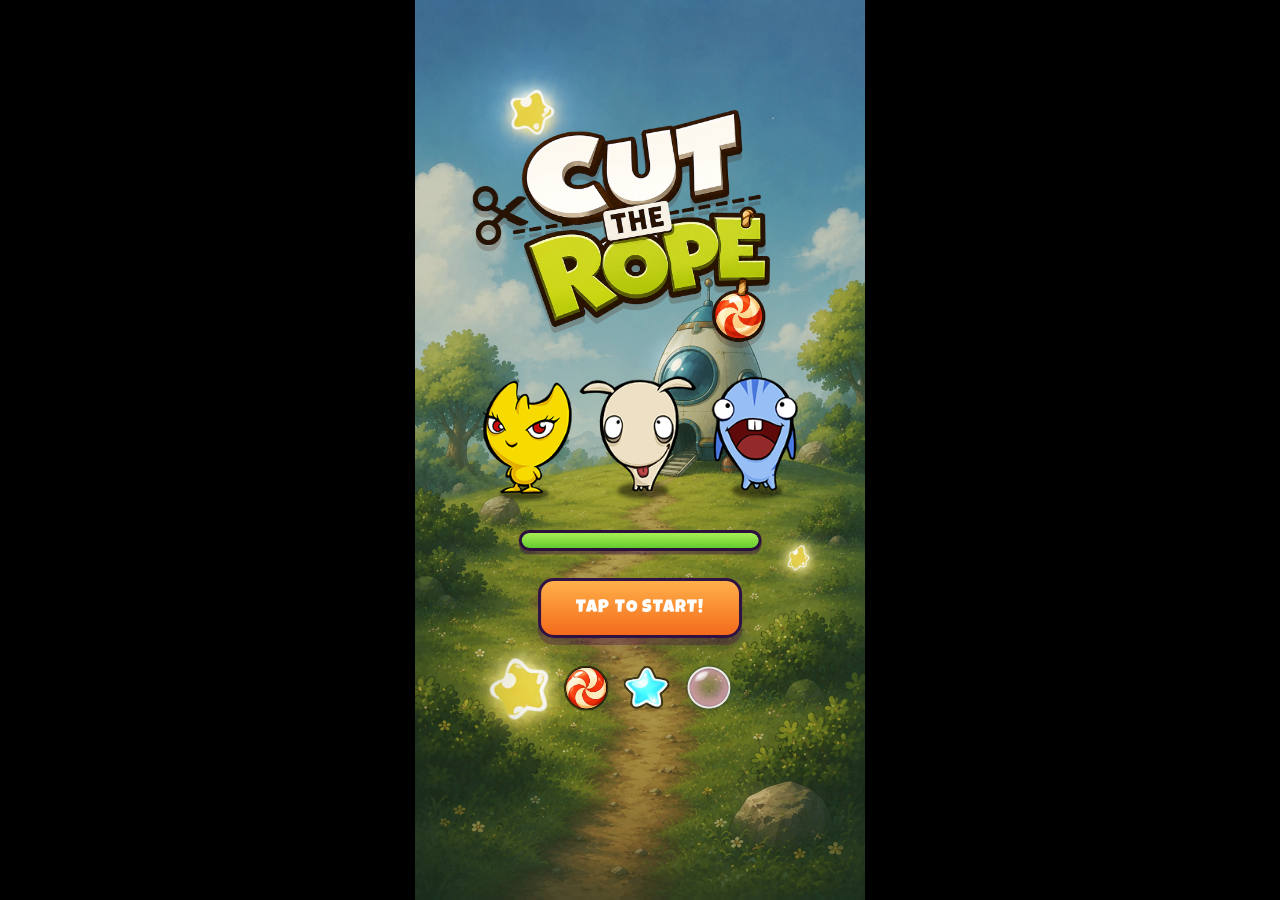
==== commit b4c386b9: "Polish Cut the Rope effects" ====
--- a/Game/index.html
+++ b/Game/index.html
@@ -254,11 +254,7 @@
       <div class="panel panel-small panel-cartoon panel-lose">
         <div class="panel-icon panel-icon-art" aria-hidden="true">
           <div class="result-badge result-lose">
-            <span class="ui-sticker ui-candy ui-candy-md result-candy-cracked"></span>
-            <span class="result-crack"></span>
-            <span class="result-tear tl"></span>
-            <span class="result-tear tr"></span>
-            <span class="result-sigh">…</span>
+            <img class="result-win-candy result-lose-candy" src="img/ui/common/result_defeat_candy.webp" alt="" />
           </div>
         </div>
         <h2>Oops!</h2>
--- a/Game/css/game.css
+++ b/Game/css/game.css
@@ -305,6 +305,11 @@
   object-fit: contain;
   z-index: 2;
   filter: drop-shadow(2px 3px 0 rgba(45, 52, 54, 0.14));
+}
+
+.result-lose-candy {
+  width: 114px;
+  height: 114px;
 }
 
 .result-lose {
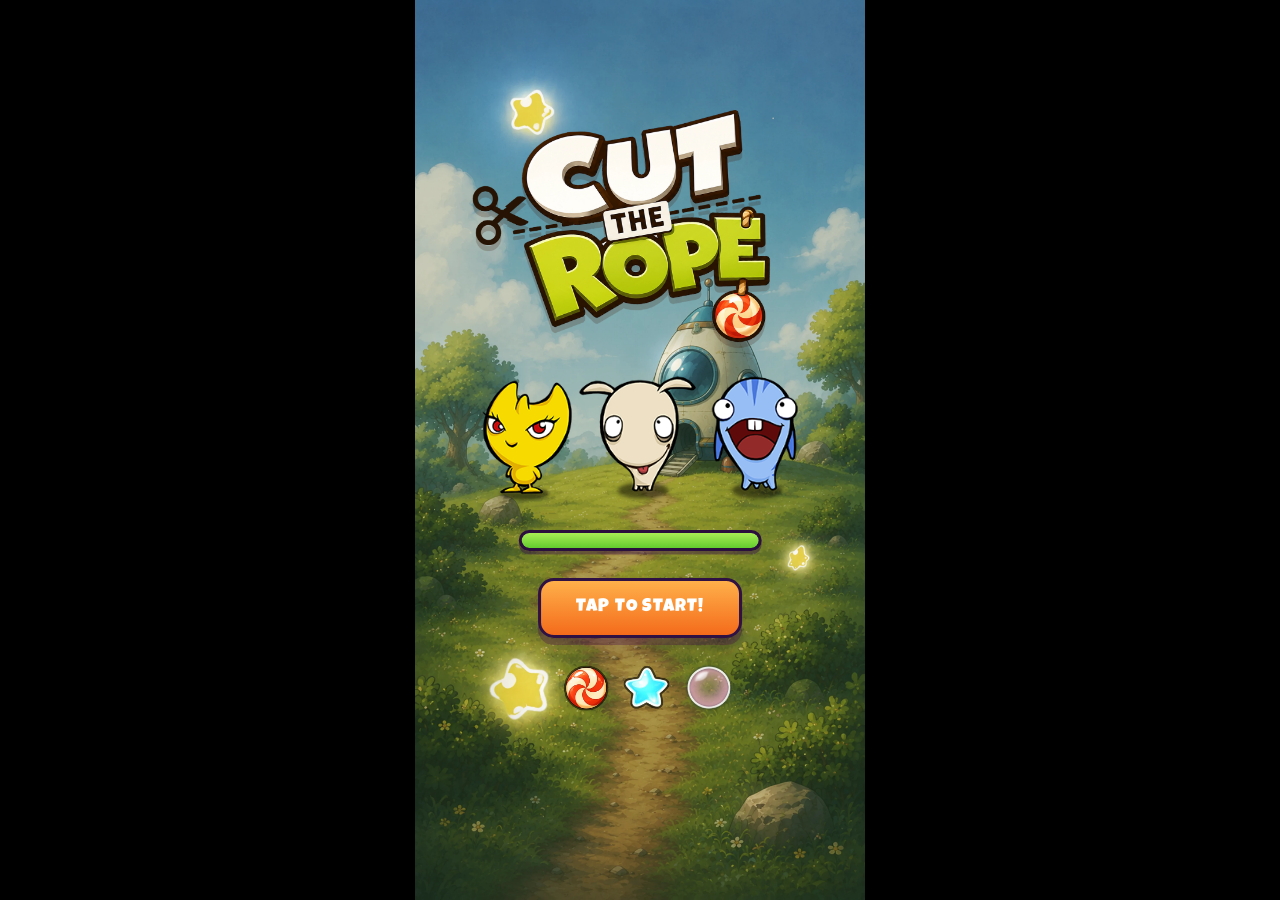
==== commit b92d1401: "Bust cache for deployed assets" ====
--- a/Game/index.html
+++ b/Game/index.html
@@ -7,11 +7,11 @@
   <meta name="apple-mobile-web-app-capable" content="yes">
   <meta name="mobile-web-app-capable" content="yes">
   <title>Cut the Rope</title>
-  <link rel="stylesheet" href="css/fonts.css">
-  <link rel="stylesheet" href="css/game.css">
-  <link rel="stylesheet" href="css/screens.css">
-  <link rel="stylesheet" href="css/background.css">
-  <link rel="stylesheet" href="css/typography.css">
+  <link rel="stylesheet" href="css/fonts.css?v=20260729a">
+  <link rel="stylesheet" href="css/game.css?v=20260729a">
+  <link rel="stylesheet" href="css/screens.css?v=20260729a">
+  <link rel="stylesheet" href="css/background.css?v=20260729a">
+  <link rel="stylesheet" href="css/typography.css?v=20260729a">
 </head>
 <body>
 
@@ -265,11 +265,11 @@
     </div>
   </div>
 
-  <script src="js/levels.js"></script>
-  <script src="js/settings.js"></script>
-  <script src="js/physics.js"></script>
-  <script src="js/renderer.js"></script>
-  <script src="js/game.js"></script>
-  <script src="js/screens.js"></script>
+  <script src="js/levels.js?v=20260729a"></script>
+  <script src="js/settings.js?v=20260729a"></script>
+  <script src="js/physics.js?v=20260729a"></script>
+  <script src="js/renderer.js?v=20260729a"></script>
+  <script src="js/game.js?v=20260729a"></script>
+  <script src="js/screens.js?v=20260729a"></script>
 </body>
 </html>
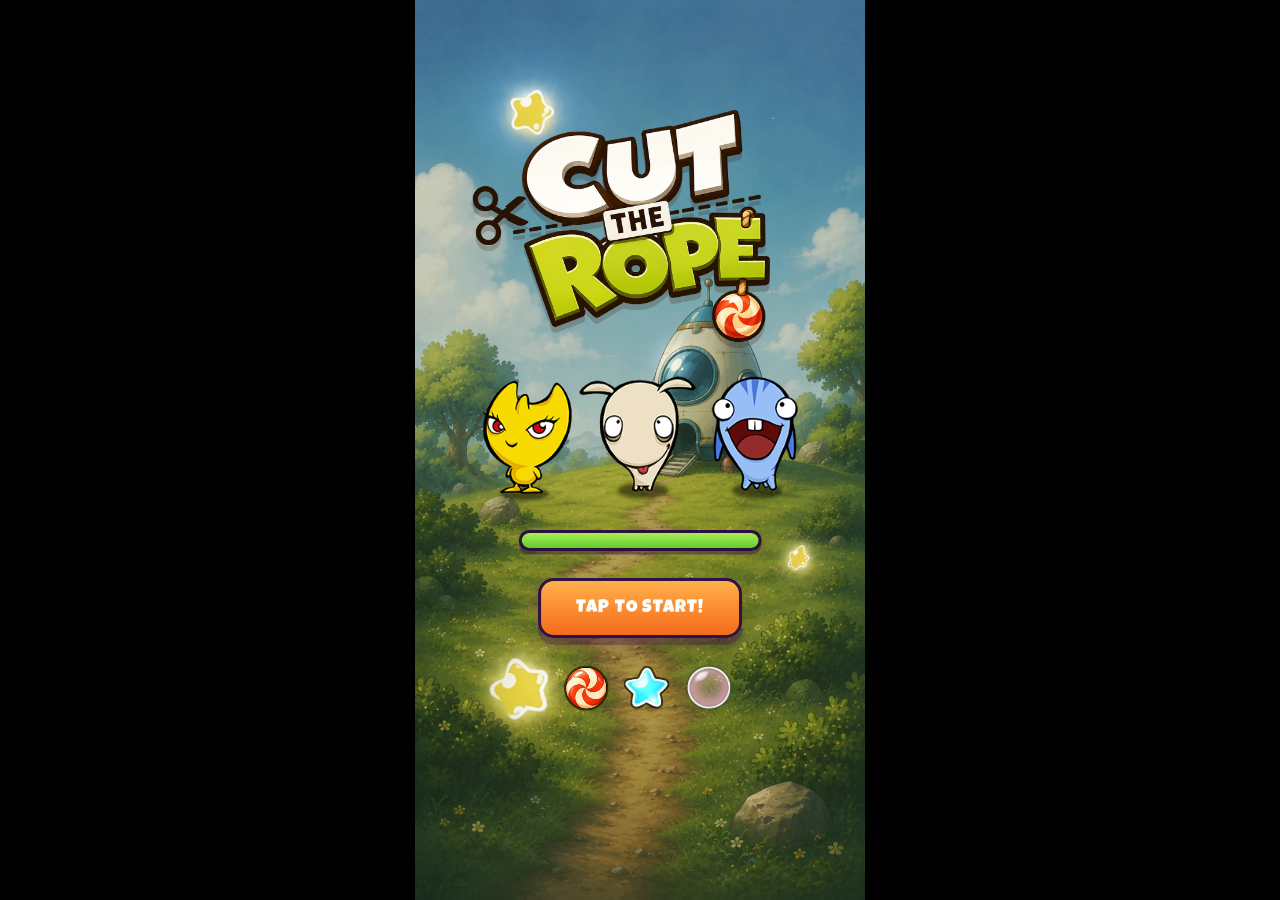
==== commit 06cc5728: "Bump cache version for deployed assets" ====
--- a/Game/index.html
+++ b/Game/index.html
@@ -7,11 +7,11 @@
   <meta name="apple-mobile-web-app-capable" content="yes">
   <meta name="mobile-web-app-capable" content="yes">
   <title>Cut the Rope</title>
-  <link rel="stylesheet" href="css/fonts.css?v=20260729a">
-  <link rel="stylesheet" href="css/game.css?v=20260729a">
-  <link rel="stylesheet" href="css/screens.css?v=20260729a">
-  <link rel="stylesheet" href="css/background.css?v=20260729a">
-  <link rel="stylesheet" href="css/typography.css?v=20260729a">
+  <link rel="stylesheet" href="css/fonts.css?v=20260729b">
+  <link rel="stylesheet" href="css/game.css?v=20260729b">
+  <link rel="stylesheet" href="css/screens.css?v=20260729b">
+  <link rel="stylesheet" href="css/background.css?v=20260729b">
+  <link rel="stylesheet" href="css/typography.css?v=20260729b">
 </head>
 <body>
 
@@ -265,11 +265,11 @@
     </div>
   </div>
 
-  <script src="js/levels.js?v=20260729a"></script>
-  <script src="js/settings.js?v=20260729a"></script>
-  <script src="js/physics.js?v=20260729a"></script>
-  <script src="js/renderer.js?v=20260729a"></script>
-  <script src="js/game.js?v=20260729a"></script>
-  <script src="js/screens.js?v=20260729a"></script>
+  <script src="js/levels.js?v=20260729b"></script>
+  <script src="js/settings.js?v=20260729b"></script>
+  <script src="js/physics.js?v=20260729b"></script>
+  <script src="js/renderer.js?v=20260729b"></script>
+  <script src="js/game.js?v=20260729b"></script>
+  <script src="js/screens.js?v=20260729b"></script>
 </body>
 </html>
